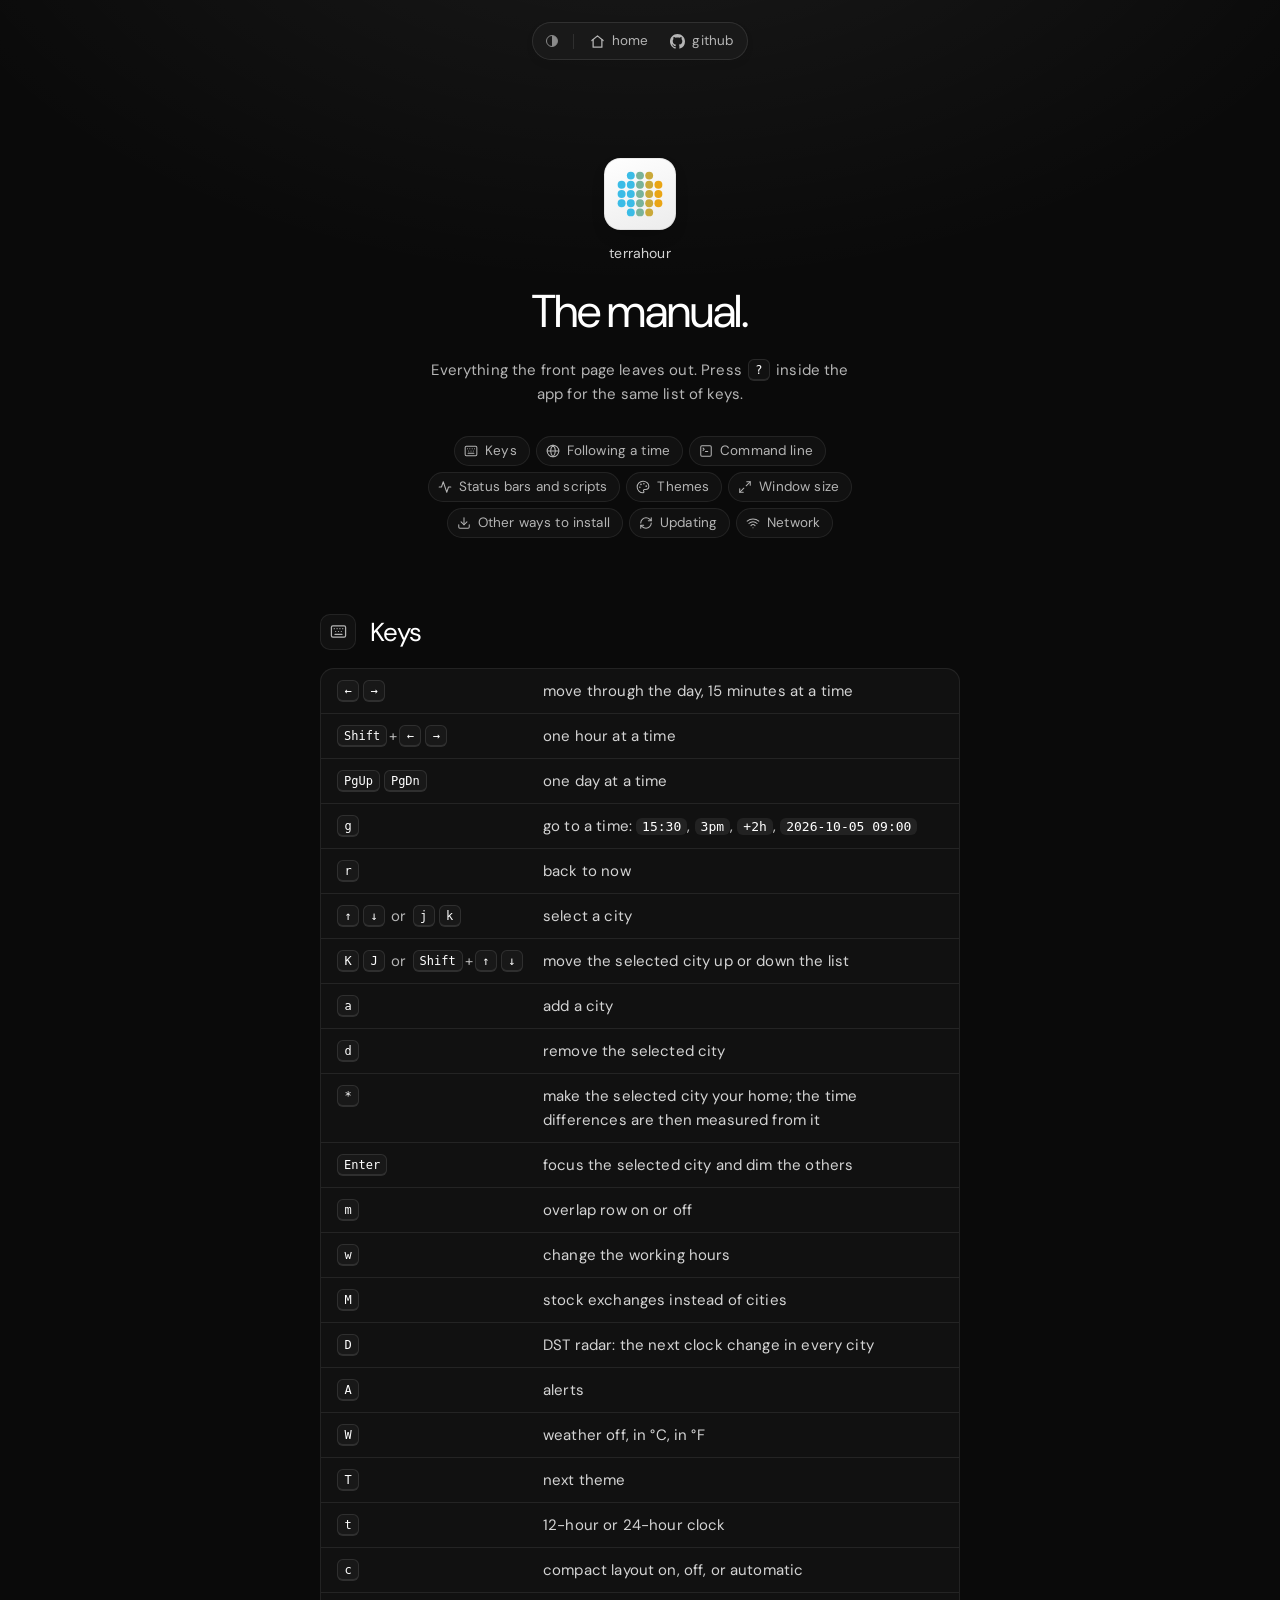
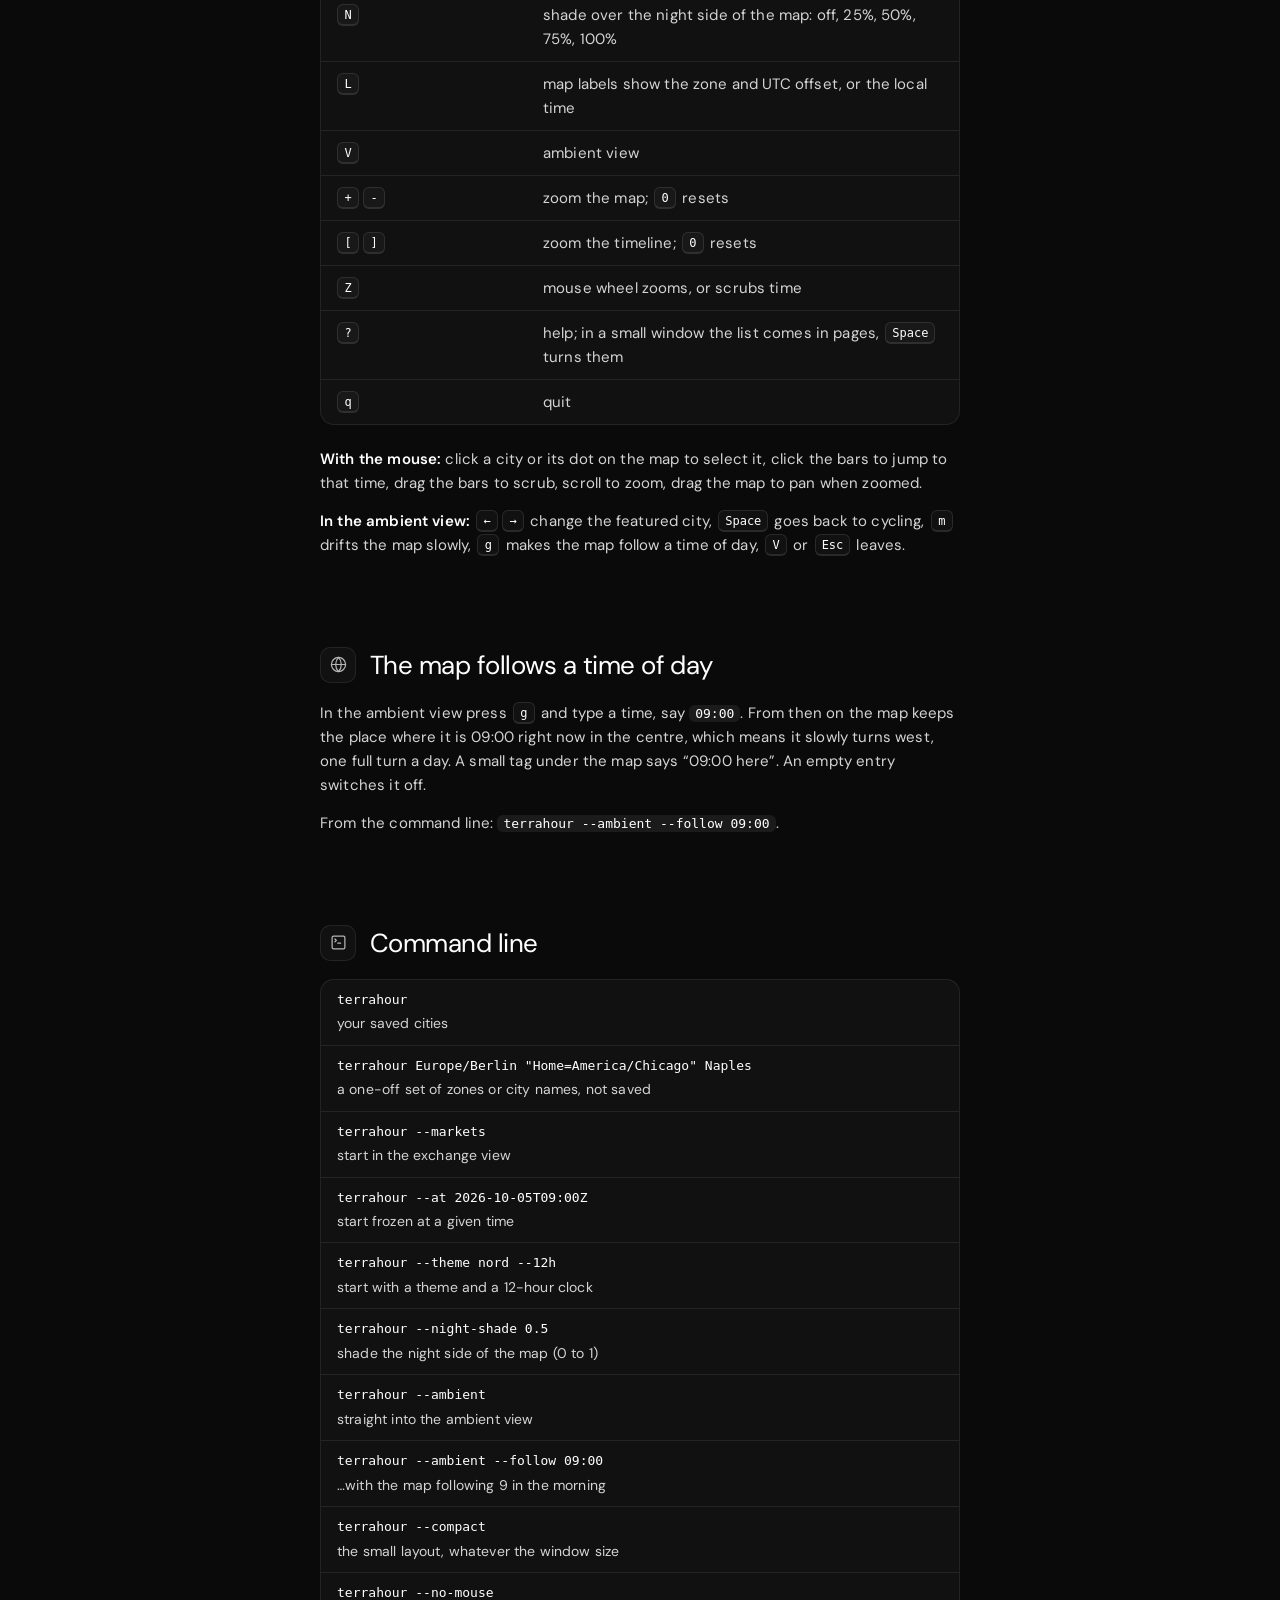
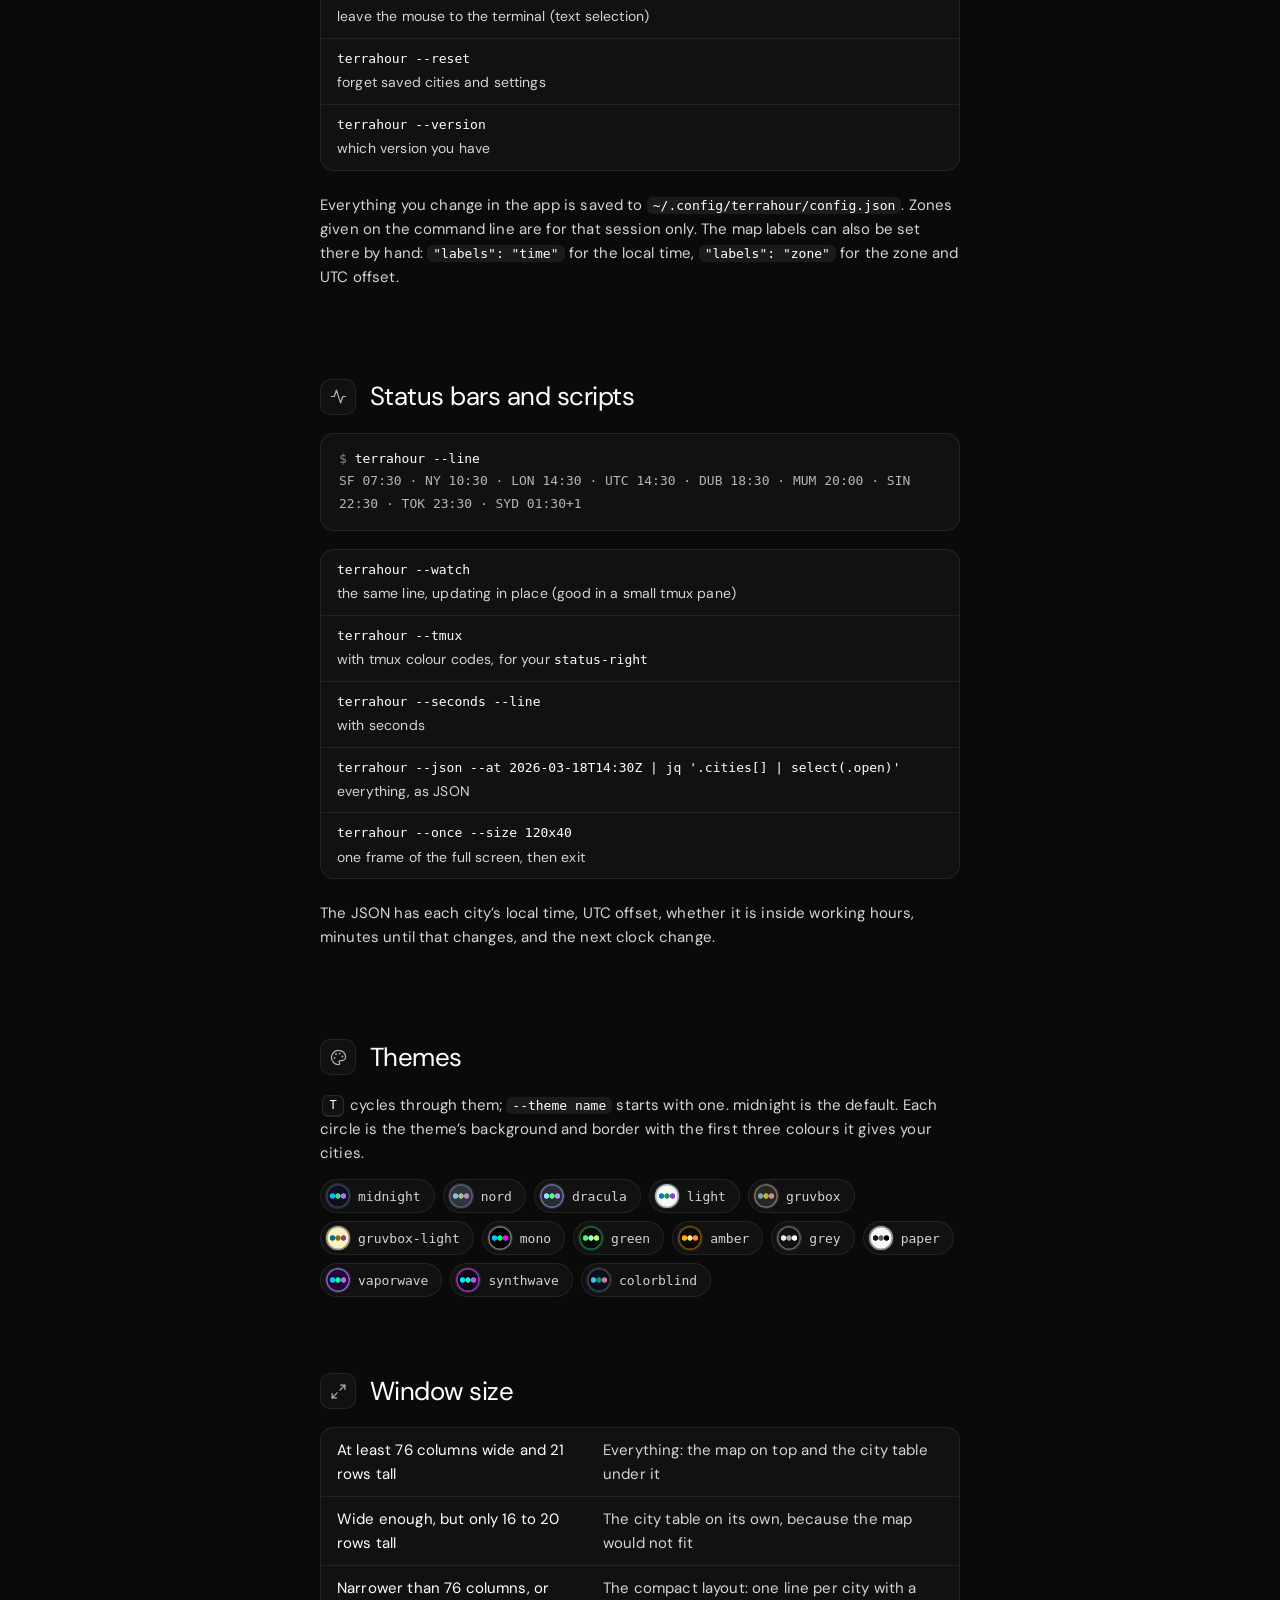
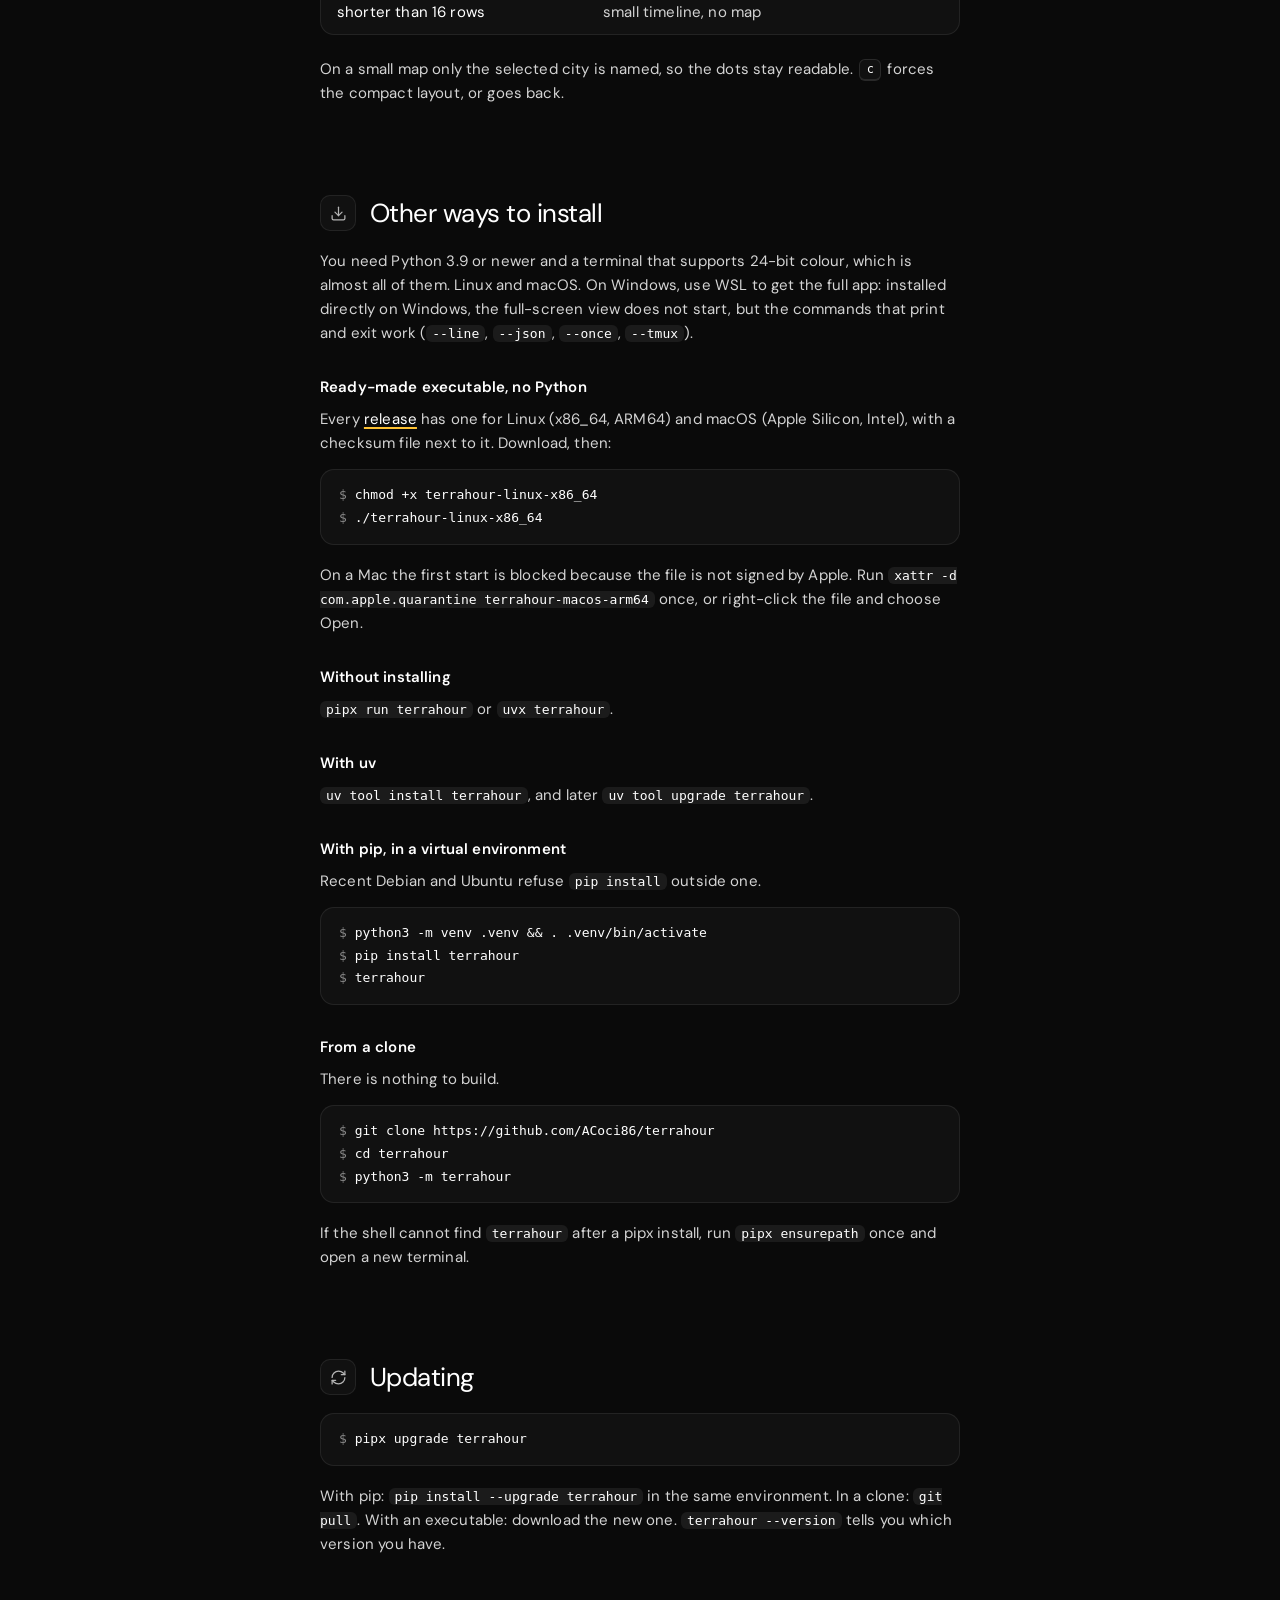
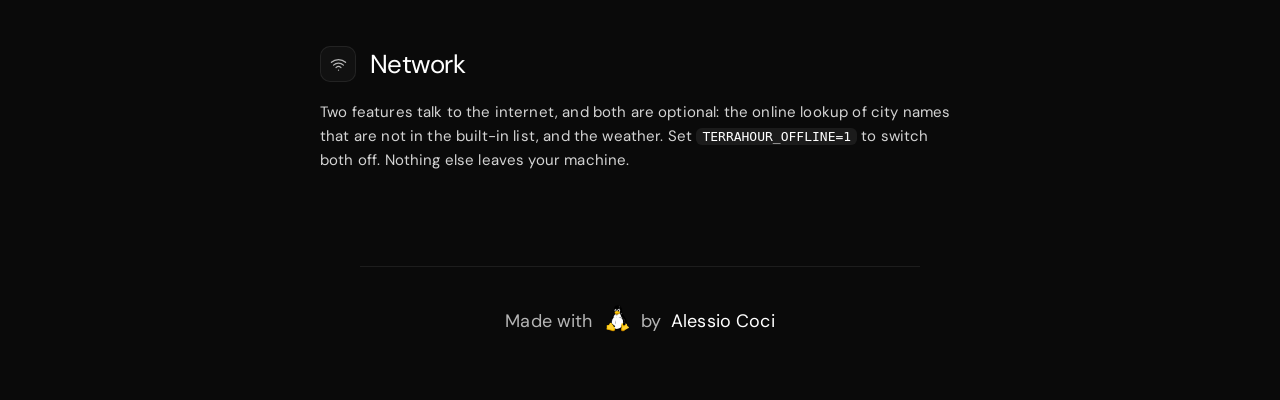
==== site/manual.html @ 82903b26 "Manual as a page on the website, in the style of acoci.dev" ====
<!doctype html>
<html lang="en" data-theme="dark">
<head>
<meta charset="utf-8">
<meta name="viewport" content="width=device-width, initial-scale=1">
<title>terrahour manual</title>
<meta name="description" content="Every key, every command-line option, status bars and scripts, themes, window sizes, other ways to install, and how to update terrahour.">
<link rel="icon" type="image/svg+xml" href="favicon.svg">
<link rel="icon" type="image/png" sizes="256x256" href="favicon.png">
<link rel="apple-touch-icon" href="favicon.png">
<!-- Before anything is drawn, so a visitor who chose the light page never sees a dark flash. -->
<script>try { var t = localStorage.getItem("theme"); if (t === "light" || t === "dark") document.documentElement.setAttribute("data-theme", t); } catch (e) {}</script>
<link rel="preconnect" href="https://fonts.googleapis.com">
<link rel="preconnect" href="https://fonts.gstatic.com" crossorigin>
<link href="https://fonts.googleapis.com/css2?family=DM+Sans:wght@300..600&display=swap" rel="stylesheet">
<link rel="stylesheet" href="style.css">
</head>
<body>
<!-- Line icons in the style of acoci.dev (Lucide shapes, ISC licence). -->
<svg class="sprite" aria-hidden="true"><defs>
  <symbol id="i-keys" viewBox="0 0 24 24"><rect width="20" height="16" x="2" y="4" rx="2"/><path d="M6 8h.01"/><path d="M10 8h.01"/><path d="M14 8h.01"/><path d="M18 8h.01"/><path d="M8 12h.01"/><path d="M12 12h.01"/><path d="M16 12h.01"/><path d="M7 16h10"/></symbol>
  <symbol id="i-follow" viewBox="0 0 24 24"><circle cx="12" cy="12" r="10"/><path d="M12 2a14.5 14.5 0 0 0 0 20 14.5 14.5 0 0 0 0-20"/><path d="M2 12h20"/></symbol>
  <symbol id="i-command-line" viewBox="0 0 24 24"><rect width="18" height="18" x="3" y="3" rx="2"/><path d="m7 11 2-2-2-2"/><path d="M11 13h4"/></symbol>
  <symbol id="i-scripts" viewBox="0 0 24 24"><path d="M22 12h-4l-3 9L9 3l-3 9H2"/></symbol>
  <symbol id="i-themes" viewBox="0 0 24 24"><path d="M12 2C6.5 2 2 6.5 2 12s4.5 10 10 10c.93 0 1.65-.75 1.65-1.69 0-.44-.18-.84-.44-1.12-.29-.29-.44-.65-.44-1.13a1.64 1.64 0 0 1 1.67-1.67h2c3.05 0 5.55-2.5 5.55-5.55C21.97 6.01 17.46 2 12 2z"/><circle cx="13.5" cy="6.5" r=".5" fill="currentColor"/><circle cx="17.5" cy="10.5" r=".5" fill="currentColor"/><circle cx="8.5" cy="7.5" r=".5" fill="currentColor"/><circle cx="6.5" cy="12.5" r=".5" fill="currentColor"/></symbol>
  <symbol id="i-window" viewBox="0 0 24 24"><path d="M15 3h6v6"/><path d="M9 21H3v-6"/><path d="M21 3l-7 7"/><path d="M3 21l7-7"/></symbol>
  <symbol id="i-install" viewBox="0 0 24 24"><path d="M21 15v4a2 2 0 0 1-2 2H5a2 2 0 0 1-2-2v-4"/><path d="m7 10 5 5 5-5"/><path d="M12 15V3"/></symbol>
  <symbol id="i-updating" viewBox="0 0 24 24"><path d="M3 12a9 9 0 0 1 9-9 9.75 9.75 0 0 1 6.74 2.74L21 8"/><path d="M21 3v5h-5"/><path d="M21 12a9 9 0 0 1-9 9 9.75 9.75 0 0 1-6.74-2.74L3 16"/><path d="M8 16H3v5"/></symbol>
  <symbol id="i-network" viewBox="0 0 24 24"><path d="M12 20h.01"/><path d="M2 8.82a15 15 0 0 1 20 0"/><path d="M5 12.86a10 10 0 0 1 14 0"/><path d="M8.5 16.43a5 5 0 0 1 7 0"/></symbol>
</defs></svg>
<div class="top">
  <div class="pill">
    <button class="pill-btn" id="theme" type="button" aria-label="Switch between light and dark mode" title="Light / dark"><span class="theme-dot" aria-hidden="true"></span></button>
    <span class="pill-sep" aria-hidden="true"></span>
    <a class="pill-link" href="./"><svg class="pill-icon" viewBox="0 0 24 24" fill="none" stroke="currentColor" stroke-width="2" stroke-linecap="round" stroke-linejoin="round" aria-hidden="true"><path d="M3 10.5 12 3l9 7.5"/><path d="M5 9v12h14V9"/></svg>home</a>
    <a class="pill-link" href="https://github.com/ACoci86/terrahour"><svg class="pill-icon" viewBox="0 0 16 16" fill="currentColor" aria-hidden="true"><path d="M8 0C3.58 0 0 3.58 0 8c0 3.54 2.29 6.53 5.47 7.59.4.07.55-.17.55-.38 0-.19-.01-.82-.01-1.49-2.01.37-2.53-.49-2.69-.94-.09-.23-.48-.94-.82-1.13-.28-.15-.68-.52-.01-.53.63-.01 1.08.58 1.23.82.72 1.21 1.87.87 2.33.66.07-.52.28-.87.51-1.07-1.78-.2-3.64-.89-3.64-3.95 0-.87.31-1.59.82-2.15-.08-.2-.36-1.02.08-2.12 0 0 .67-.21 2.2.82.64-.18 1.32-.27 2-.27s1.36.09 2 .27c1.53-1.04 2.2-.82 2.2-.82.44 1.1.16 1.92.08 2.12.51.56.82 1.27.82 2.15 0 3.07-1.87 3.75-3.65 3.95.29.25.54.73.54 1.48 0 1.07-.01 1.93-.01 2.2 0 .21.15.46.55.38A8.01 8.01 0 0 0 16 8c0-4.42-3.58-8-8-8z"/></svg>github</a>
  </div>
</div>

<main>
  <a class="hero-icon" href="./" aria-label="terrahour home"><img src="favicon.svg" alt="" width="46" height="46"></a>
  <p class="hero-name">terrahour</p>
  <h1 class="headline">The manual.</h1>
  <p class="hero-intro">Everything the front page leaves out. Press <kbd>?</kbd> inside the app for the same list of keys.</p>
  <nav class="toc" aria-label="Contents">
    <a href="#keys"><svg class="glyph"><use href="#i-keys"/></svg>Keys</a>
    <a href="#follow"><svg class="glyph"><use href="#i-follow"/></svg>Following a time</a>
    <a href="#command-line"><svg class="glyph"><use href="#i-command-line"/></svg>Command line</a>
    <a href="#scripts"><svg class="glyph"><use href="#i-scripts"/></svg>Status bars and scripts</a>
    <a href="#themes"><svg class="glyph"><use href="#i-themes"/></svg>Themes</a>
    <a href="#window"><svg class="glyph"><use href="#i-window"/></svg>Window size</a>
    <a href="#install"><svg class="glyph"><use href="#i-install"/></svg>Other ways to install</a>
    <a href="#updating"><svg class="glyph"><use href="#i-updating"/></svg>Updating</a>
    <a href="#network"><svg class="glyph"><use href="#i-network"/></svg>Network</a>
  </nav>
</main>

<article class="manual">

  <section id="keys">
    <h2><a class="tile" href="#keys" aria-hidden="true" tabindex="-1" style="--tile: linear-gradient(160deg, #b79bff, #7c5cf0); --glyph: #fff"><svg class="glyph"><use href="#i-keys"/></svg></a>Keys</h2>
    <div class="rows">
      <div><span class="k"><kbd>←</kbd><kbd>→</kbd></span><span>move through the day, 15 minutes at a time</span></div>
      <div><span class="k"><kbd>Shift</kbd>+<kbd>←</kbd><kbd>→</kbd></span><span>one hour at a time</span></div>
      <div><span class="k"><kbd>PgUp</kbd><kbd>PgDn</kbd></span><span>one day at a time</span></div>
      <div><span class="k"><kbd>g</kbd></span><span>go to a time: <code>15:30</code>, <code>3pm</code>, <code>+2h</code>, <code>2026-10-05 09:00</code></span></div>
      <div><span class="k"><kbd>r</kbd></span><span>back to now</span></div>
      <div><span class="k"><kbd>↑</kbd><kbd>↓</kbd> or <kbd>j</kbd><kbd>k</kbd></span><span>select a city</span></div>
      <div><span class="k"><kbd>K</kbd><kbd>J</kbd> or <kbd>Shift</kbd>+<kbd>↑</kbd><kbd>↓</kbd></span><span>move the selected city up or down the list</span></div>
      <div><span class="k"><kbd>a</kbd></span><span>add a city</span></div>
      <div><span class="k"><kbd>d</kbd></span><span>remove the selected city</span></div>
      <div><span class="k"><kbd>*</kbd></span><span>make the selected city your home; the time differences are then measured from it</span></div>
      <div><span class="k"><kbd>Enter</kbd></span><span>focus the selected city and dim the others</span></div>
      <div><span class="k"><kbd>m</kbd></span><span>overlap row on or off</span></div>
      <div><span class="k"><kbd>w</kbd></span><span>change the working hours</span></div>
      <div><span class="k"><kbd>M</kbd></span><span>stock exchanges instead of cities</span></div>
      <div><span class="k"><kbd>D</kbd></span><span>DST radar: the next clock change in every city</span></div>
      <div><span class="k"><kbd>A</kbd></span><span>alerts</span></div>
      <div><span class="k"><kbd>W</kbd></span><span>weather off, in °C, in °F</span></div>
      <div><span class="k"><kbd>T</kbd></span><span>next theme</span></div>
      <div><span class="k"><kbd>t</kbd></span><span>12-hour or 24-hour clock</span></div>
      <div><span class="k"><kbd>c</kbd></span><span>compact layout on, off, or automatic</span></div>
      <div><span class="k"><kbd>N</kbd></span><span>shade over the night side of the map: off, 25%, 50%, 75%, 100%</span></div>
      <div><span class="k"><kbd>L</kbd></span><span>map labels show the zone and UTC offset, or the local time</span></div>
      <div><span class="k"><kbd>V</kbd></span><span>ambient view</span></div>
      <div><span class="k"><kbd>+</kbd><kbd>-</kbd></span><span>zoom the map; <kbd>0</kbd> resets</span></div>
      <div><span class="k"><kbd>[</kbd><kbd>]</kbd></span><span>zoom the timeline; <kbd>0</kbd> resets</span></div>
      <div><span class="k"><kbd>Z</kbd></span><span>mouse wheel zooms, or scrubs time</span></div>
      <div><span class="k"><kbd>?</kbd></span><span>help; in a small window the list comes in pages, <kbd>Space</kbd> turns them</span></div>
      <div><span class="k"><kbd>q</kbd></span><span>quit</span></div>
    </div>
    <p><strong>With the mouse:</strong> click a city or its dot on the map to select it, click the bars to jump to
      that time, drag the bars to scrub, scroll to zoom, drag the map to pan when zoomed.</p>
    <p><strong>In the ambient view:</strong> <kbd>←</kbd><kbd>→</kbd> change the featured city, <kbd>Space</kbd> goes back
      to cycling, <kbd>m</kbd> drifts the map slowly, <kbd>g</kbd> makes the map follow a time of day,
      <kbd>V</kbd> or <kbd>Esc</kbd> leaves.</p>
  </section>

  <section id="follow">
    <h2><a class="tile" href="#follow" aria-hidden="true" tabindex="-1" style="--tile: linear-gradient(160deg, #62b0ff, #2f7cf6); --glyph: #fff"><svg class="glyph"><use href="#i-follow"/></svg></a>The map follows a time of day</h2>
    <p>In the ambient view press <kbd>g</kbd> and type a time, say <code>09:00</code>. From then on the map keeps the
      place where it is 09:00 right now in the centre, which means it slowly turns west, one full turn a day.
      A small tag under the map says “09:00 here”. An empty entry switches it off.</p>
    <p>From the command line: <code>terrahour --ambient --follow 09:00</code>.</p>
  </section>

  <section id="command-line">
    <h2><a class="tile" href="#command-line" aria-hidden="true" tabindex="-1" style="--tile: linear-gradient(160deg, #5a5a5a, #1f1f1f); --glyph: #fff"><svg class="glyph"><use href="#i-command-line"/></svg></a>Command line</h2>
    <div class="rows opts">
      <div><code>terrahour</code><span>your saved cities</span></div>
      <div><code>terrahour Europe/Berlin "Home=America/Chicago" Naples</code><span>a one-off set of zones or city names, not saved</span></div>
      <div><code>terrahour --markets</code><span>start in the exchange view</span></div>
      <div><code>terrahour --at 2026-10-05T09:00Z</code><span>start frozen at a given time</span></div>
      <div><code>terrahour --theme nord --12h</code><span>start with a theme and a 12-hour clock</span></div>
      <div><code>terrahour --night-shade 0.5</code><span>shade the night side of the map (0 to 1)</span></div>
      <div><code>terrahour --ambient</code><span>straight into the ambient view</span></div>
      <div><code>terrahour --ambient --follow 09:00</code><span>…with the map following 9 in the morning</span></div>
      <div><code>terrahour --compact</code><span>the small layout, whatever the window size</span></div>
      <div><code>terrahour --no-mouse</code><span>leave the mouse to the terminal (text selection)</span></div>
      <div><code>terrahour --reset</code><span>forget saved cities and settings</span></div>
      <div><code>terrahour --version</code><span>which version you have</span></div>
    </div>
    <p>Everything you change in the app is saved to <code>~/.config/terrahour/config.json</code>. Zones given on the
      command line are for that session only. The map labels can also be set there by hand:
      <code>"labels": "time"</code> for the local time, <code>"labels": "zone"</code> for the zone and UTC offset.</p>
  </section>

  <section id="scripts">
    <h2><a class="tile" href="#scripts" aria-hidden="true" tabindex="-1" style="--tile: linear-gradient(160deg, #7ee2a8, #24a862); --glyph: #fff"><svg class="glyph"><use href="#i-scripts"/></svg></a>Status bars and scripts</h2>
<pre class="term"><span class="p">$ </span>terrahour --line
<span class="o">SF 07:30 · NY 10:30 · LON 14:30 · UTC 14:30 · DUB 18:30 · MUM 20:00 · SIN 22:30 · TOK 23:30 · SYD 01:30+1</span></pre>
    <div class="rows opts">
      <div><code>terrahour --watch</code><span>the same line, updating in place (good in a small tmux pane)</span></div>
      <div><code>terrahour --tmux</code><span>with tmux colour codes, for your <code>status-right</code></span></div>
      <div><code>terrahour --seconds --line</code><span>with seconds</span></div>
      <div><code>terrahour --json --at 2026-03-18T14:30Z | jq '.cities[] | select(.open)'</code><span>everything, as JSON</span></div>
      <div><code>terrahour --once --size 120x40</code><span>one frame of the full screen, then exit</span></div>
    </div>
    <p>The JSON has each city’s local time, UTC offset, whether it is inside working hours, minutes until that
      changes, and the next clock change.</p>
  </section>

  <section id="themes">
    <h2><a class="tile" href="#themes" aria-hidden="true" tabindex="-1" style="--tile: linear-gradient(160deg, #ff93bb, #e0447e); --glyph: #fff"><svg class="glyph"><use href="#i-themes"/></svg></a>Themes</h2>
    <p><kbd>T</kbd> cycles through them; <code>--theme name</code> starts with one. midnight is the default. Each circle is the theme’s background and border with the first three colours it gives your cities.</p>
    <ul class="themes">
      <li style="--bg-t: #0b0f1a; --ring: #343c56; --c1: #00beff; --c2: #3cdc8c; --c3: #aa6eff">midnight</li>
      <li style="--bg-t: #2e3440; --ring: #566074; --c1: #88c0d0; --c2: #a3be8c; --c3: #b48ead">nord</li>
      <li style="--bg-t: #282a36; --ring: #6272a4; --c1: #8be9fd; --c2: #50fa7b; --c3: #bd93f9">dracula</li>
      <li style="--bg-t: #f8f8f4; --ring: #a8b0c6; --c1: #0082be; --c2: #14965a; --c3: #8246dc">light</li>
      <li style="--bg-t: #282828; --ring: #7c6f64; --c1: #83a598; --c2: #b8bb26; --c3: #d3869b">gruvbox</li>
      <li style="--bg-t: #fbf1c7; --ring: #a89984; --c1: #076678; --c2: #79740e; --c3: #8f3f71">gruvbox-light</li>
      <li style="--bg-t: #000000; --ring: #787878; --c1: #00c8ff; --c2: #00ff78; --c3: #ff00ff">mono</li>
      <li style="--bg-t: #020c04; --ring: #1e6e2d; --c1: #3cff64; --c2: #aaffd2; --c3: #b4ff5a">green</li>
      <li style="--bg-t: #0e0900; --ring: #785000; --c1: #ffb000; --c2: #ffe18c; --c3: #ff8c28">amber</li>
      <li style="--bg-t: #101010; --ring: #646464; --c1: #ebebeb; --c2: #a5a5a5; --c3: #ffffff">grey</li>
      <li style="--bg-t: #fafafa; --ring: #969696; --c1: #141414; --c2: #5f5f5f; --c3: #000000">paper</li>
      <li style="--bg-t: #1c0a32; --ring: #965ad2; --c1: #01cdfe; --c2: #05ffa1; --c3: #b967ff">vaporwave</li>
      <li style="--bg-t: #0e0618; --ring: #a032be; --c1: #00e6ff; --c2: #00ffb4; --c3: #c850ff">synthwave</li>
      <li style="--bg-t: #0b0f1a; --ring: #343c56; --c1: #56b4e9; --c2: #009e73; --c3: #cc79a7">colorblind</li>
    </ul>
  </section>

  <section id="window">
    <h2><a class="tile" href="#window" aria-hidden="true" tabindex="-1" style="--tile: linear-gradient(160deg, #6fe0de, #1d9fae); --glyph: #fff"><svg class="glyph"><use href="#i-window"/></svg></a>Window size</h2>
    <div class="rows wide">
      <div><span class="k">At least 76 columns wide and 21 rows tall</span><span>Everything: the map on top and the city table under it</span></div>
      <div><span class="k">Wide enough, but only 16 to 20 rows tall</span><span>The city table on its own, because the map would not fit</span></div>
      <div><span class="k">Narrower than 76 columns, or shorter than 16 rows</span><span>The compact layout: one line per city with a small timeline, no map</span></div>
    </div>
    <p>On a small map only the selected city is named, so the dots stay readable. <kbd>c</kbd> forces the compact
      layout, or goes back.</p>
  </section>

  <section id="install">
    <h2><a class="tile" href="#install" aria-hidden="true" tabindex="-1" style="--tile: linear-gradient(160deg, #ffb27a, #f0712a); --glyph: #fff"><svg class="glyph"><use href="#i-install"/></svg></a>Other ways to install</h2>
    <p>You need Python 3.9 or newer and a terminal that supports 24-bit colour, which is almost all of them.
      Linux and macOS. On Windows, use WSL to get the full app: installed directly on Windows, the full-screen view
      does not start, but the commands that print and exit work (<code>--line</code>, <code>--json</code>,
      <code>--once</code>, <code>--tmux</code>).</p>

    <h3>Ready-made executable, no Python</h3>
    <p>Every <a href="https://github.com/ACoci86/terrahour/releases">release</a> has one for Linux (x86_64, ARM64)
      and macOS (Apple Silicon, Intel), with a checksum file next to it. Download, then:</p>
<pre class="term"><span class="p">$ </span>chmod +x terrahour-linux-x86_64
<span class="p">$ </span>./terrahour-linux-x86_64</pre>
    <p>On a Mac the first start is blocked because the file is not signed by Apple. Run
      <code>xattr -d com.apple.quarantine terrahour-macos-arm64</code> once, or right-click the file and choose Open.</p>

    <h3>Without installing</h3>
    <p><code>pipx run terrahour</code> or <code>uvx terrahour</code>.</p>

    <h3>With uv</h3>
    <p><code>uv tool install terrahour</code>, and later <code>uv tool upgrade terrahour</code>.</p>

    <h3>With pip, in a virtual environment</h3>
    <p>Recent Debian and Ubuntu refuse <code>pip install</code> outside one.</p>
<pre class="term"><span class="p">$ </span>python3 -m venv .venv &amp;&amp; . .venv/bin/activate
<span class="p">$ </span>pip install terrahour
<span class="p">$ </span>terrahour</pre>

    <h3>From a clone</h3>
    <p>There is nothing to build.</p>
<pre class="term"><span class="p">$ </span>git clone https://github.com/ACoci86/terrahour
<span class="p">$ </span>cd terrahour
<span class="p">$ </span>python3 -m terrahour</pre>
    <p>If the shell cannot find <code>terrahour</code> after a pipx install, run <code>pipx ensurepath</code> once and
      open a new terminal.</p>
  </section>

  <section id="updating">
    <h2><a class="tile" href="#updating" aria-hidden="true" tabindex="-1" style="--tile: linear-gradient(160deg, #ffe07a, #fec132); --glyph: #4a3500"><svg class="glyph"><use href="#i-updating"/></svg></a>Updating</h2>
<pre class="term"><span class="p">$ </span>pipx upgrade terrahour</pre>
    <p>With pip: <code>pip install --upgrade terrahour</code> in the same environment. In a clone:
      <code>git pull</code>. With an executable: download the new one. <code>terrahour --version</code> tells you
      which version you have.</p>
  </section>

  <section id="network">
    <h2><a class="tile" href="#network" aria-hidden="true" tabindex="-1" style="--tile: linear-gradient(160deg, #9aa2ff, #5058e6); --glyph: #fff"><svg class="glyph"><use href="#i-network"/></svg></a>Network</h2>
    <p>Two features talk to the internet, and both are optional: the online lookup of city names that are not in
      the built-in list, and the weather. Set <code>TERRAHOUR_OFFLINE=1</code> to switch both off. Nothing else
      leaves your machine.</p>
  </section>

</article>

<footer class="footer">
  <div class="footer-rule" aria-hidden="true"></div>
  <p class="made">Made with <!-- Tux by Larry Ewing, made with The GIMP; drawing from Devicon (MIT). --><img class="tux" src="tux.png" width="28" height="28" alt="Linux" title="Linux"> by <a href="https://acoci.dev/">Alessio Coci</a></p>
</footer>

<script src="script.js"></script>
</body>
</html>
---- site/style.css ----
/* Same colours, type and parts as acoci.dev, so the two sites read as one family. Dark unless the visitor switches. */
:root {
  color-scheme: dark;
  --ease-out: cubic-bezier(.22, 1, .36, 1);
  --bg: #0a0a0a;
  --ink: #fff;
  --text: #d4d4d4;
  --muted: #b5b5b5;
  --faint: #8a8a8a;
  --line: #ffffff14;
  --card: #ffffff08;
  --card-hover: #ffffff0d;
  --highlight: #fec132;
  --on-highlight: #171717;
  --pill-bg: #1c1c1cb8;
  --pill-line: #ffffff1a;
  --top-glow: #ffffff12;
  --font-sans: "DM Sans", system-ui, -apple-system, "Segoe UI", sans-serif;
  --font-mono: ui-monospace, "SF Mono", Menlo, Consolas, "DejaVu Sans Mono", monospace;
  --column: 600px;
}
:root[data-theme=light] {
  color-scheme: light;
  --bg: #efefef;
  --ink: #171717;
  --text: #404040;
  --muted: #5e5e5e;
  --faint: #666;
  --line: #00000014;
  --card: #00000006;
  --card-hover: #0000000b;
  --pill-bg: #ffffffb8;
  --pill-line: #00000017;
  --top-glow: #fff;
}

*, :before, :after { box-sizing: border-box; }
html { background: var(--bg); -webkit-text-size-adjust: 100%; }
body { margin: 0; color: var(--ink); background: radial-gradient(1100px 640px at 50% -160px, var(--top-glow), transparent 70%) no-repeat, var(--bg);
       font: 400 15px/1.6 var(--font-sans); letter-spacing: .01em; -webkit-font-smoothing: antialiased; -moz-osx-font-smoothing: grayscale; }
a { color: inherit; }
h1, p, figure { margin: 0; }
img { display: block; }
::selection { background: color-mix(in srgb, var(--highlight) 35%, transparent); }
:focus-visible { outline: 2px solid var(--highlight); outline-offset: 3px; border-radius: 4px; }
.visually-hidden { position: absolute; width: 1px; height: 1px; overflow: hidden; clip-path: inset(50%); white-space: nowrap; }

/* The little pill at the top: light or dark, and the two places to read more. */
.top { position: sticky; top: 0; z-index: 40; display: flex; justify-content: center; padding: 22px 16px 10px; pointer-events: none; }
.pill { pointer-events: auto; display: flex; align-items: center; gap: 2px; height: 38px; padding: 0 4px; border: 1px solid var(--pill-line);
        border-radius: 999px; background: var(--pill-bg); backdrop-filter: blur(10px); box-shadow: 0 4px 14px -8px #00000040; font-size: 13.5px; line-height: 1; }
.pill-btn { flex: none; display: grid; place-items: center; width: 30px; height: 30px; padding: 0; border: 0; border-radius: 999px;
            background: none; color: inherit; cursor: pointer; transition: background .2s; }
.pill-btn:hover { background: color-mix(in srgb, var(--ink) 8%, transparent); }
.theme-dot { width: 12px; height: 12px; border: 1px solid var(--faint); border-radius: 50%;
             background: linear-gradient(90deg, var(--faint) 50%, transparent 50%); transition: transform .4s var(--ease-out); }
[data-theme=dark] .theme-dot { transform: rotate(180deg); }
.pill-sep { width: 1px; height: 15px; margin: 0 4px; background: var(--pill-line); }
.pill-link { display: flex; align-items: center; gap: 7px; height: 30px; padding: 0 10px; border-radius: 999px; color: var(--muted);
             text-decoration: none; transition: color .2s, background .2s; }
.pill-link:hover { color: var(--ink); background: color-mix(in srgb, var(--ink) 8%, transparent); }
.pill-icon { flex: none; width: 15px; height: 15px; }

main { display: flex; flex-direction: column; align-items: center; max-width: var(--column); margin: 0 auto; padding: 88px 20px 0; text-align: center; }
.hero-icon { display: grid; place-items: center; width: 72px; height: 72px; margin-bottom: 12px; border-radius: 23%;
             background: linear-gradient(160deg, #fff, #ececec); box-shadow: inset 0 0 0 1px #00000012, 0 8px 20px -10px #00000073; }
.hero-icon img { width: 64%; height: 64%; }
.hero-name { margin-bottom: 22px; font-size: 14px; color: var(--text); }
.headline { font-size: 46px; font-weight: 400; line-height: 1.12; letter-spacing: -.025em; }
.hero-intro { max-width: 440px; margin-top: 20px; color: var(--muted); }

/* The command to install it; the yellow button copies it. */
.install { display: inline-flex; align-items: center; gap: 10px; max-width: 100%; height: 42px; margin-top: 30px; padding: 0 8px 0 17px;
           border: 1px solid var(--line); border-radius: 999px; background: var(--card); font: 14px/1 var(--font-mono); letter-spacing: 0;
           transition: background .2s; }
.install:hover { background: var(--card-hover); }
.install .prompt { color: var(--faint); user-select: none; }
.install code { font: inherit; white-space: nowrap; cursor: pointer; }
.chip { flex: none; display: grid; place-items: center; width: 26px; height: 26px; margin-left: 4px; padding: 0; border: 0; border-radius: 50%;
        background: var(--highlight); color: var(--on-highlight); cursor: pointer; transition: transform .2s; }
.chip:hover { transform: scale(1.1); }
.chip svg { grid-area: 1 / 1; width: 13px; height: 13px; fill: none; stroke: currentColor; stroke-width: 2.4; stroke-linecap: round;
            stroke-linejoin: round; transition: opacity .2s, transform .35s var(--ease-out); }
.chip .i-done, .install.done .i-copy { opacity: 0; transform: scale(.4); }
.install.done .i-done { opacity: 1; transform: none; }

/* The picture, in the same quiet window acoci.dev puts its screenshots in. */
.shot { max-width: 966px; margin: 64px auto 0; padding: 0 20px; }
.window { overflow: hidden; border: 1px solid var(--line); border-radius: 14px; background: var(--card); box-shadow: 0 30px 60px -30px #00000059; }
.window-bar { position: relative; display: flex; align-items: center; gap: 6px; height: 34px; padding: 0 12px; border-bottom: 1px solid var(--line); }
.window-bar i { width: 10px; height: 10px; border-radius: 50%; background: color-mix(in srgb, var(--ink) 18%, transparent); }
.window-title { position: absolute; left: 50%; translate: -50%; width: min(320px, 100% - 128px); padding: 3px 10px; border-radius: 7px;
                background: color-mix(in srgb, var(--ink) 6%, transparent); color: var(--muted); font: 11px/1.6 var(--font-mono); letter-spacing: 0;
                text-align: center; white-space: nowrap; overflow: hidden; text-overflow: ellipsis; }
.window img { width: 100%; height: auto; }

.footer { max-width: var(--column); margin: 0 auto; padding: 80px 20px 64px; }
.footer-rule { height: 1px; margin-bottom: 40px; background: var(--line); }
.made { display: flex; justify-content: center; align-items: center; gap: 10px; color: var(--muted); font-size: 18px; }
.tux { flex: none; width: 28px; height: 28px; margin-top: -4px; }
.made a { position: relative; color: var(--ink); text-decoration: none; }
.made a::after { content: ""; position: absolute; left: 0; right: 0; bottom: -3px; height: 1.5px; border-radius: 1px; background: var(--highlight);
                 transform: scaleX(0); transform-origin: 0; transition: transform .5s cubic-bezier(.65, 0, .35, 1); }
.made a:hover::after, .made a:focus-visible::after { transform: none; }

/* The manual: the same column, a row of pills to jump around, and quiet cards for keys and commands. */
.hero-icon { text-decoration: none; }
kbd { display: inline-grid; place-items: center; min-width: 22px; height: 22px; margin: 0 2px; padding: 0 6px; border: 1px solid var(--pill-line);
      border-bottom-width: 2px; border-radius: 6px; background: var(--card); color: var(--ink); font: 12px/1 var(--font-mono); letter-spacing: 0;
      vertical-align: 1px; white-space: nowrap; }
.toc { display: flex; flex-wrap: wrap; justify-content: center; gap: 6px; max-width: 560px; margin-top: 30px; }
.toc a { display: flex; align-items: center; gap: 7px; height: 30px; padding: 0 12px 0 9px; border: 1px solid var(--line); border-radius: 999px; background: var(--card);
         color: var(--muted); font-size: 13.5px; text-decoration: none; transition: color .2s, background .2s; }
.toc a:hover { color: var(--ink); background: var(--card-hover); }

.manual { max-width: 680px; margin: 0 auto; padding: 0 20px; }
.manual section { padding-top: 76px; scroll-margin-top: 50px; }
.manual h2 { display: flex; align-items: baseline; gap: 14px; margin: 0 0 18px; font-size: 26px; font-weight: 400; line-height: 1.25; letter-spacing: -.02em; }
.manual h2 { align-items: center; }
.sprite { position: absolute; width: 0; height: 0; overflow: hidden; }
.glyph { flex: none; width: 15px; height: 15px; fill: none; stroke: currentColor; stroke-width: 1.75; stroke-linecap: round; stroke-linejoin: round; }
.toc .glyph { width: 14px; height: 14px; }

/* The tiles of acoci.dev: quiet at rest, their own colour when you point at them. */
.tile { position: relative; flex: none; display: grid; place-items: center; width: 36px; height: 36px; border: 1px solid var(--line); border-radius: 10px;
        background: var(--card); color: var(--muted); transition: color .2s, border-color .2s, box-shadow .2s, transform .2s; }
.tile::before { content: ""; position: absolute; inset: -1px; border-radius: inherit; background: var(--tile); opacity: 0; transition: opacity .2s;
                box-shadow: inset 0 0 0 1px #0000000f, inset 0 1px #ffffff59; }
.tile .glyph { position: relative; width: 17px; height: 17px; }
.tile:hover, .tile:focus-visible, .manual section:target .tile { color: var(--glyph); border-color: transparent; transform: translateY(-2px); box-shadow: 0 3px 6px -3px #00000059; }
.tile:hover::before, .tile:focus-visible::before, .manual section:target .tile::before { opacity: 1; }
.tile:hover .glyph { stroke-width: 2; }
.manual h3 { margin: 30px 0 8px; font-size: 15px; font-weight: 600; }
.manual p { margin: 0 0 14px; color: var(--text); }
.manual p strong { color: var(--ink); font-weight: 600; }
.manual p a { color: var(--ink); text-decoration: underline 1.5px var(--highlight); text-underline-offset: 3px; }
.manual code { padding: 1px 6px; border-radius: 6px; background: color-mix(in srgb, var(--ink) 7%, transparent); color: var(--ink);
               font: 13px/1.5 var(--font-mono); letter-spacing: 0; overflow-wrap: anywhere; }

/* Two columns that become one on a phone: a key and what it does, a command and what it is for. */
.rows { margin: 0 0 22px; border: 1px solid var(--line); border-radius: 14px; background: var(--card); overflow: hidden; }
.rows > div { display: grid; grid-template-columns: 190px 1fr; gap: 16px; align-items: baseline; padding: 10px 16px; transition: background .2s; }
.rows > div + div { border-top: 1px solid var(--line); }
.rows > div:hover { background: var(--card-hover); }
.rows > div > :last-child { color: var(--text); }
.rows .k { color: var(--muted); white-space: nowrap; }
.rows .k kbd:first-child { margin-left: 0; }
.rows.wide > div { grid-template-columns: 250px 1fr; }
.rows.wide .k { color: var(--ink); white-space: normal; }
.opts > div { grid-template-columns: 1fr; gap: 3px; }
.opts code { justify-self: start; padding: 0; background: none; }
.opts > div > span { color: var(--muted); font-size: 14px; }

.term { margin: 0 0 18px; padding: 14px 18px; border: 1px solid var(--line); border-radius: 14px; background: var(--card); color: var(--ink);
        font: 13px/1.75 var(--font-mono); letter-spacing: 0; white-space: pre-wrap; overflow-wrap: anywhere; }
.term .p { color: var(--faint); user-select: none; }
.term .o { color: var(--muted); }

.themes { display: flex; flex-wrap: wrap; gap: 8px; margin: 0; padding: 0; list-style: none; }
.themes li { display: flex; align-items: center; gap: 8px; height: 34px; padding: 0 13px 0 5px; border: 1px solid var(--line); border-radius: 999px;
             background: var(--card); color: var(--text); font: 13px/1 var(--font-mono); letter-spacing: 0; }
/* A tiny piece of the app: the theme's background and border, with three city dots in its first three colours. */
.themes li::before { content: ""; flex: none; width: 24px; height: 24px; border-radius: 50%;
                     box-shadow: inset 0 0 0 1.5px var(--ring), 0 0 0 1px var(--pill-line);
                     background: radial-gradient(circle at 6.5px 50%, var(--c1) 2.4px, transparent 3px),
                                 radial-gradient(circle at 12px 50%, var(--c2) 2.4px, transparent 3px),
                                 radial-gradient(circle at 17.5px 50%, var(--c3) 2.4px, transparent 3px), var(--bg-t); }

/* Everything arrives one after the other, a touch late and from just below. */
@keyframes row-in { from { opacity: 0; transform: translateY(4px); } }
@media (prefers-reduced-motion: no-preference) {
  main > *, .shot, .manual, .footer { animation: .5s ease-out backwards row-in; animation-delay: calc(var(--k, 0) * 80ms); }
  main > :nth-child(2) { --k: 1; }
  main > :nth-child(3) { --k: 2; }
  main > :nth-child(4) { --k: 3; }
  main > :nth-child(5) { --k: 4; }
  .shot, .manual { --k: 6; }
  .footer { --k: 8; }
}

/* Switching light and dark: the new page grows out of the button as a circle. */
:root.theme-switching::view-transition-old(root) { animation: none; }
:root.theme-switching::view-transition-new(root) { animation: 1.2s cubic-bezier(.65, 0, .35, 1) grow; }
@keyframes grow {
  from { clip-path: circle(0 at var(--grow-x, 50%) var(--grow-y, 30px)); }
  to { clip-path: circle(150vmax at var(--grow-x, 50%) var(--grow-y, 30px)); }
}

@media (width <= 560px) {
  main { padding-top: 56px; }
  .headline { font-size: 28px; }
  .install { font-size: 13px; }
  .shot { margin-top: 48px; }
  .window { border-radius: 12px; }
  .window-bar { height: 28px; }
  .window-bar i { width: 8px; height: 8px; }
  .footer { padding-top: 64px; }
  .made { font-size: 17px; }
  .rows > div, .rows.wide > div { grid-template-columns: 1fr; gap: 4px; }
  .manual section { padding-top: 60px; }
  .manual h2 { font-size: 22px; }
}
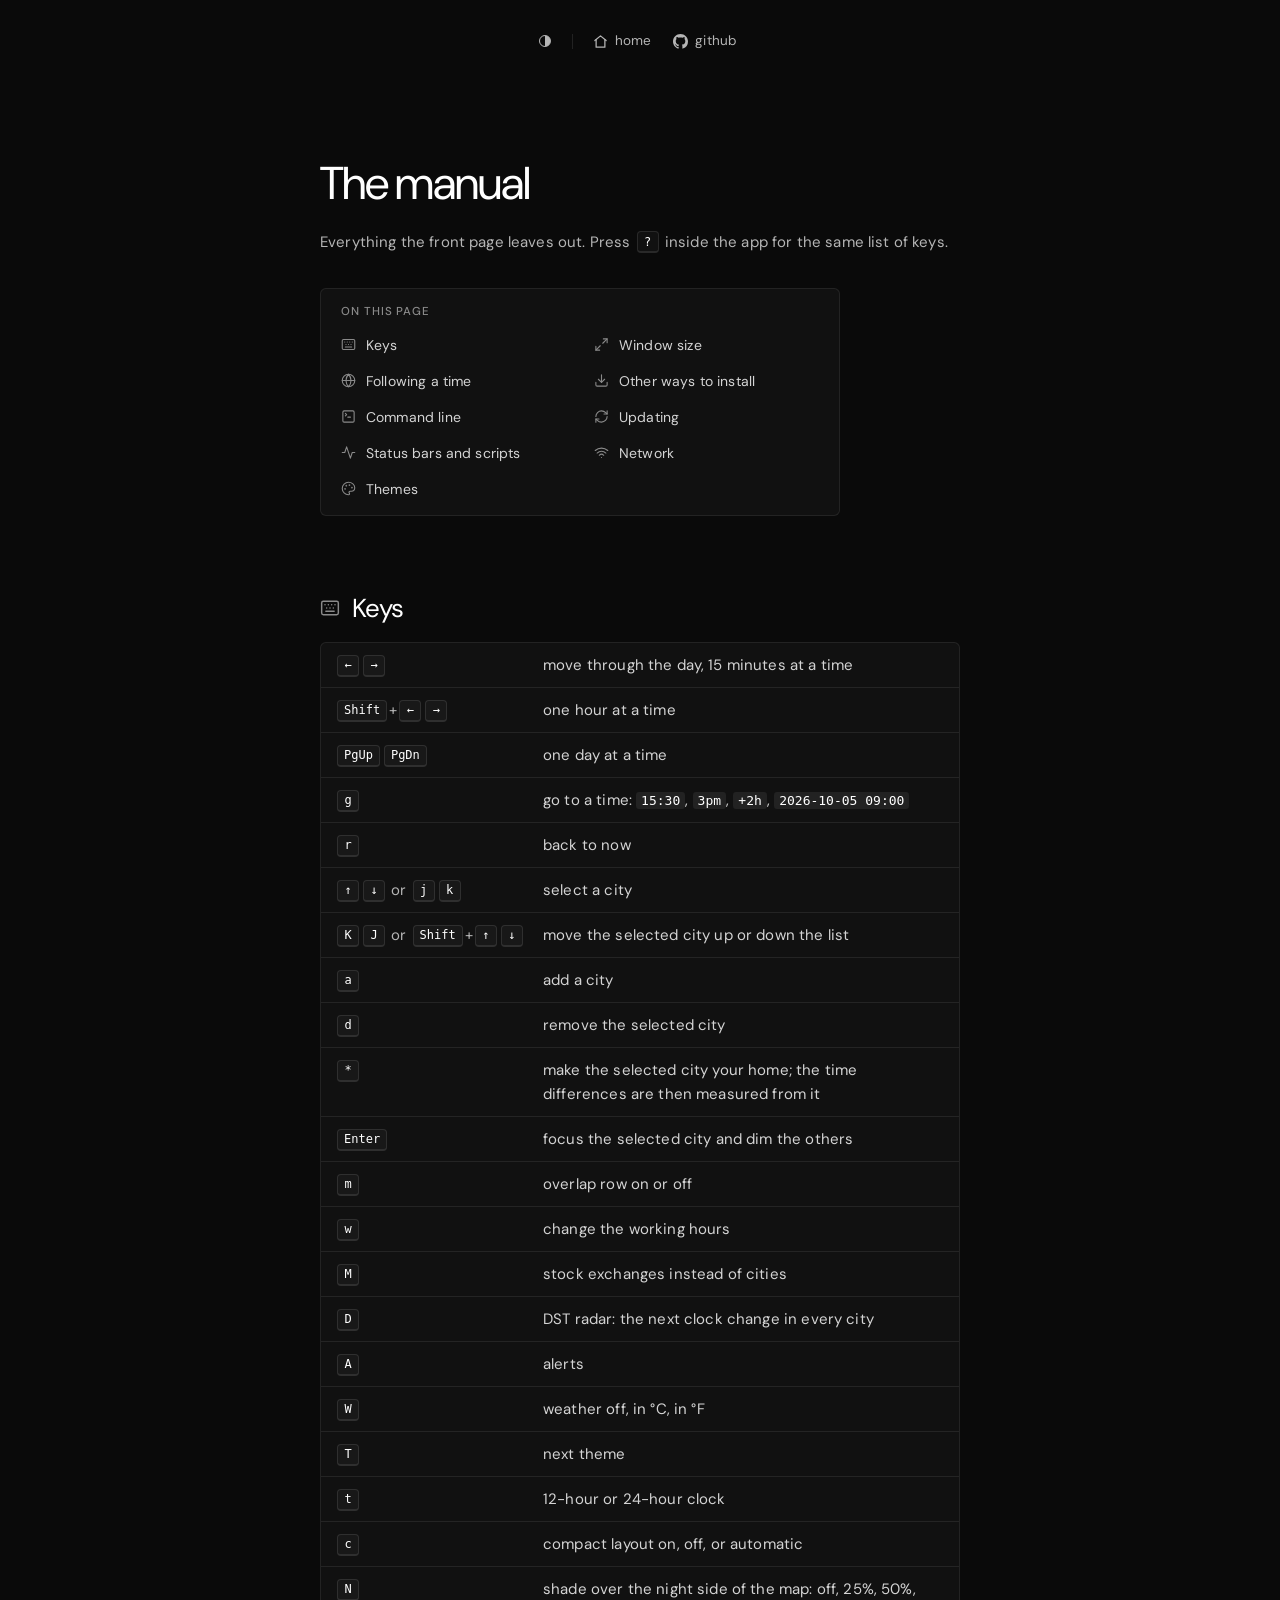
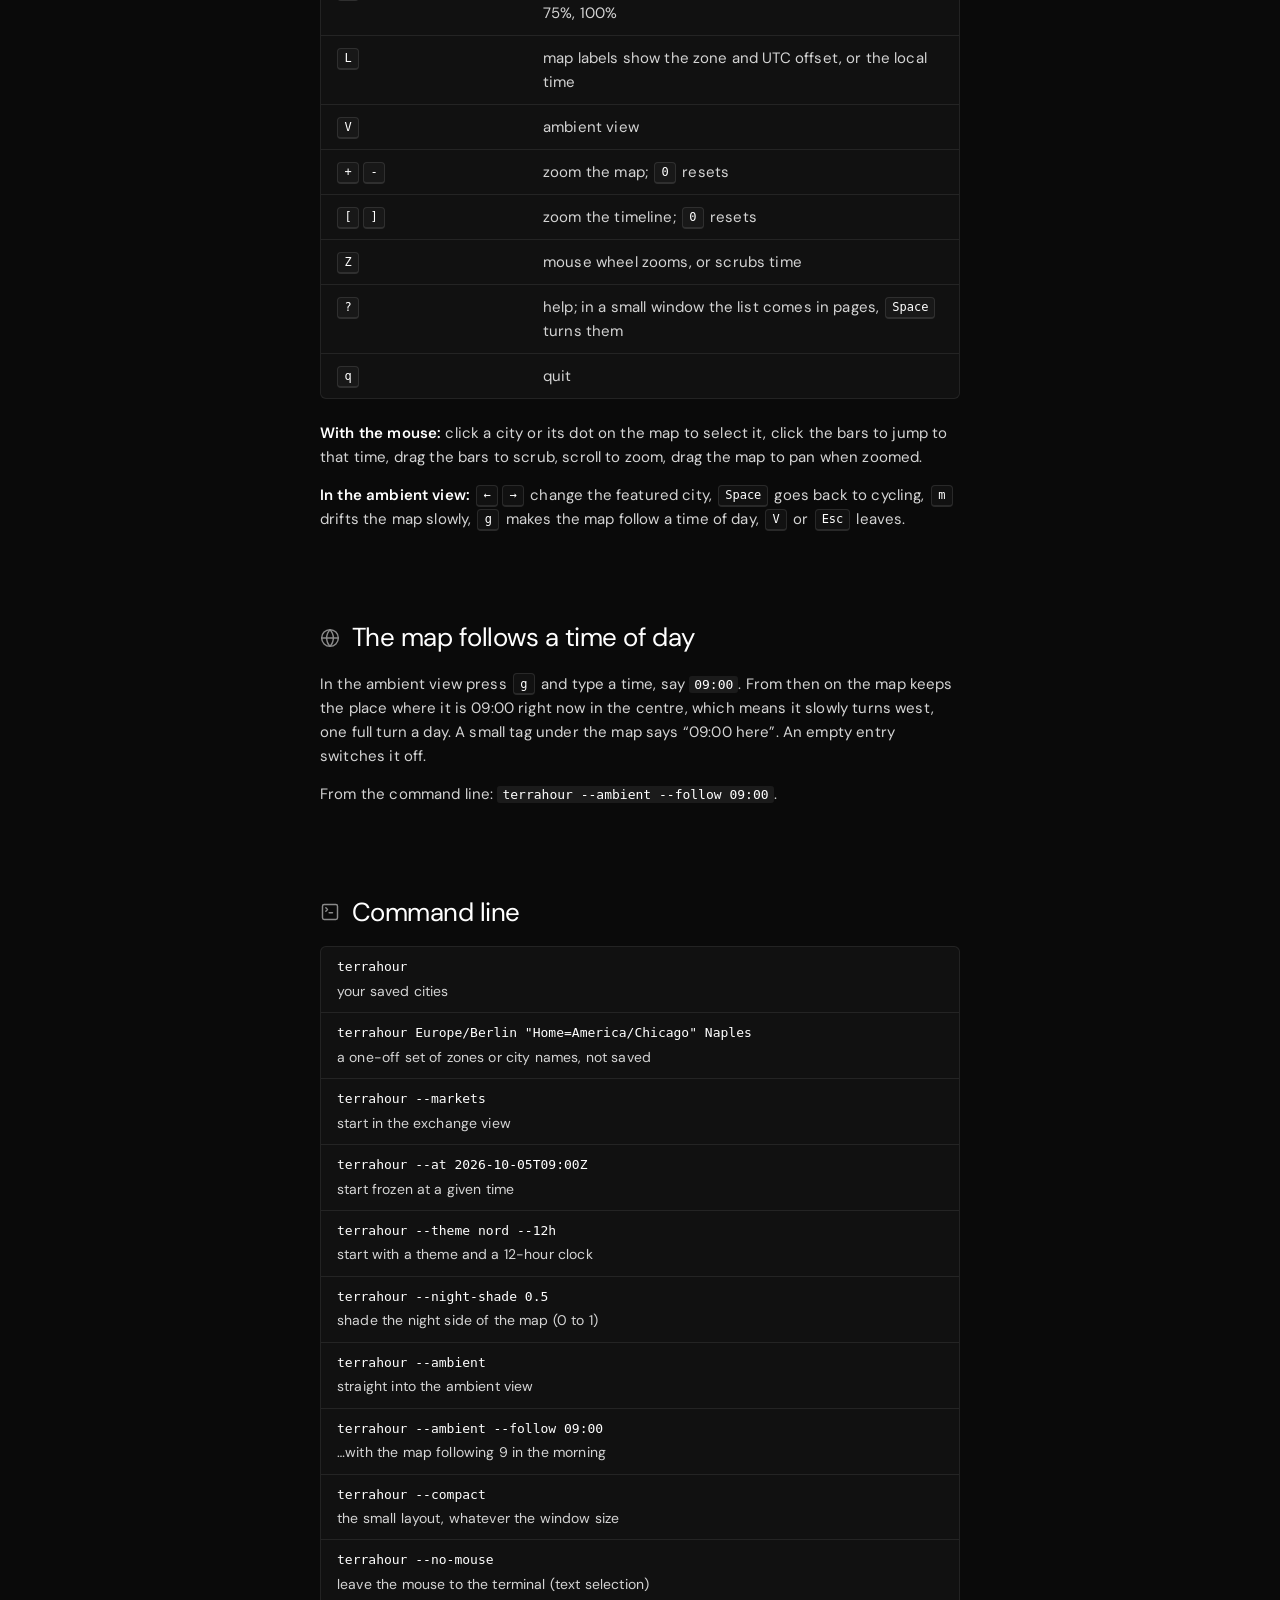
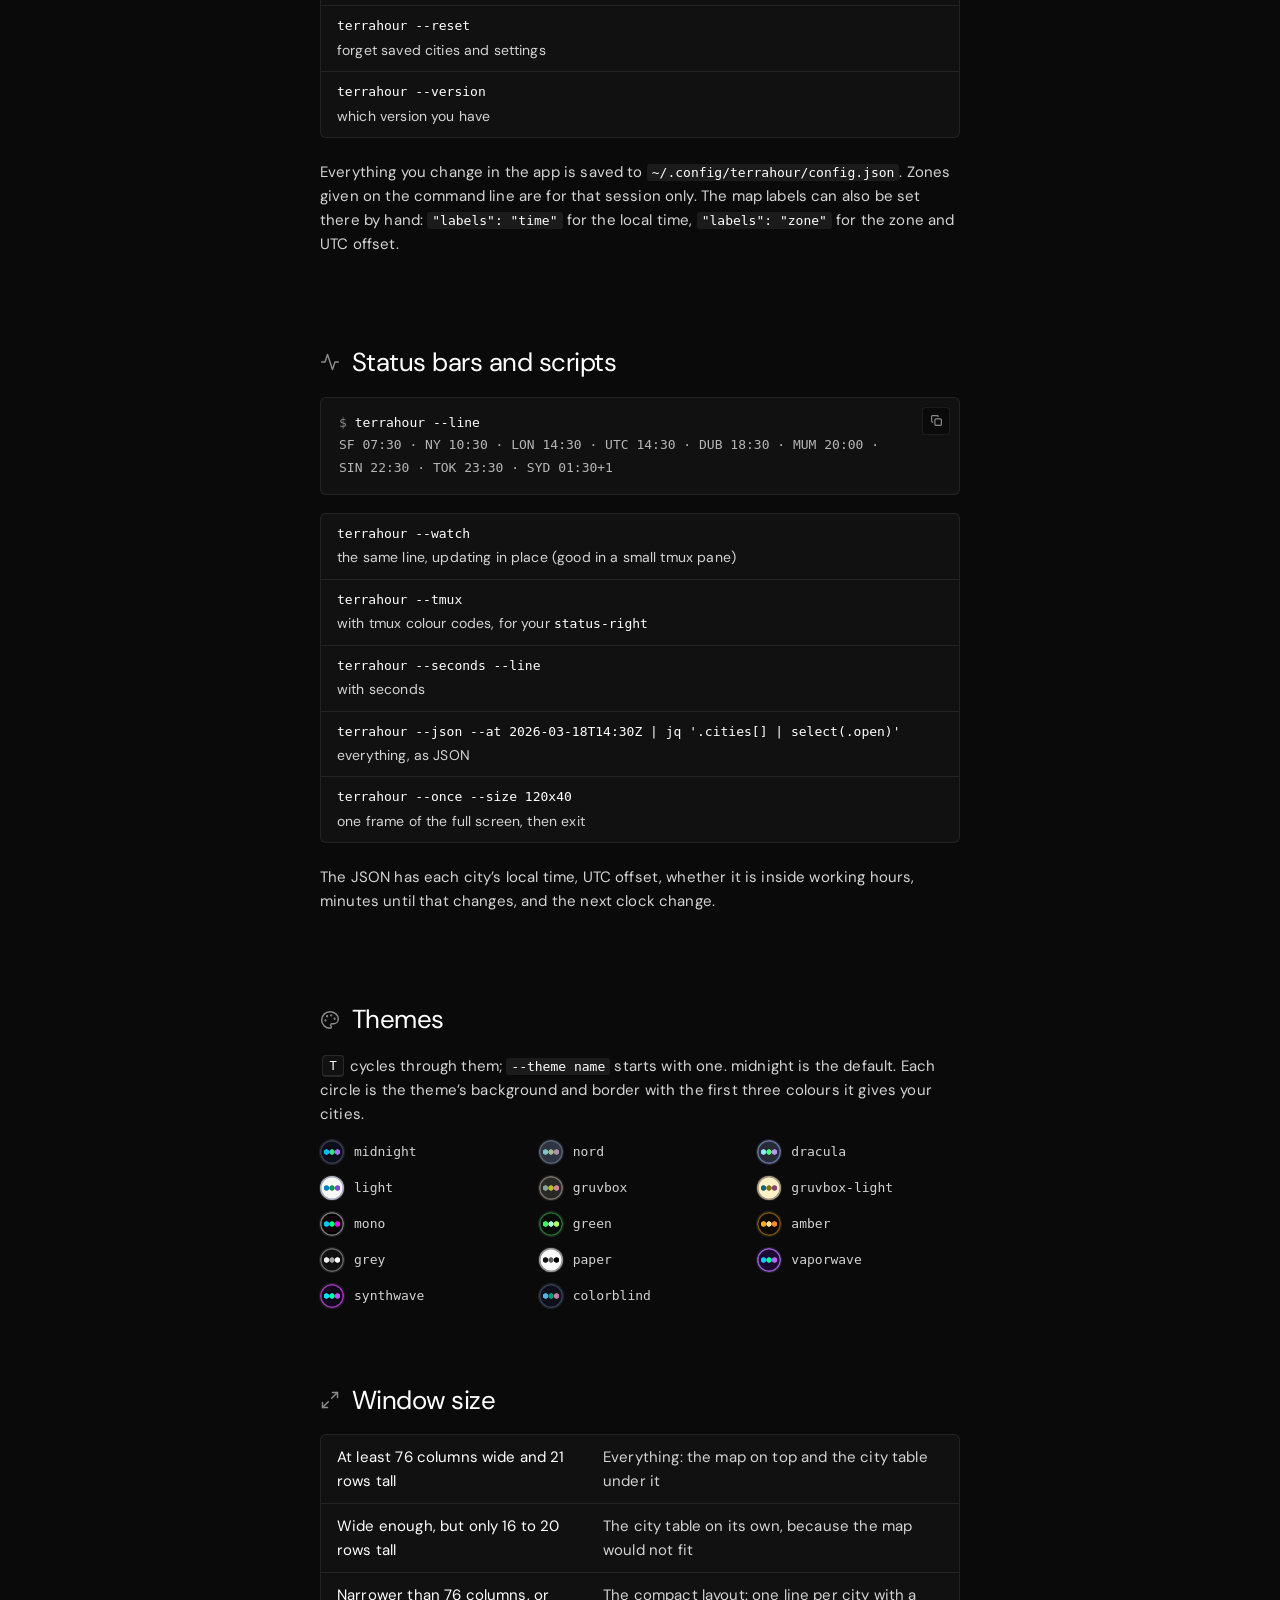
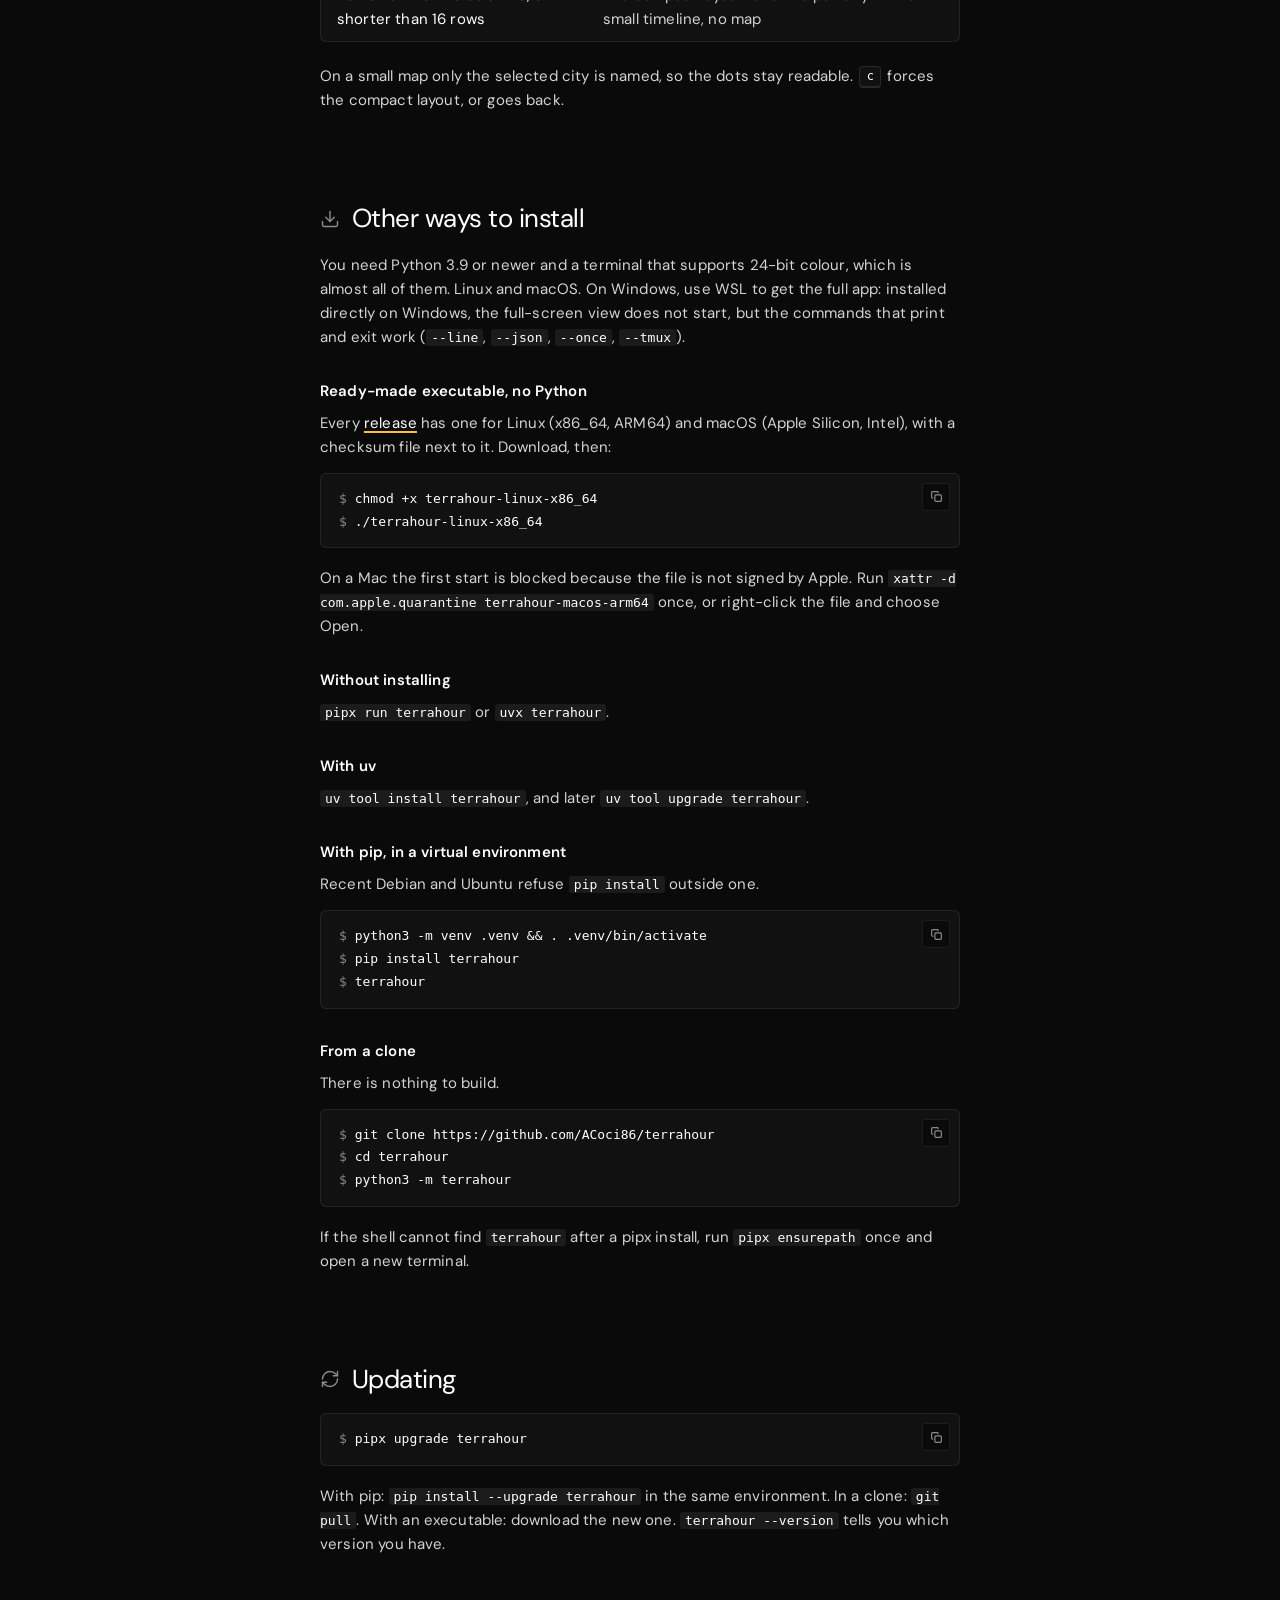
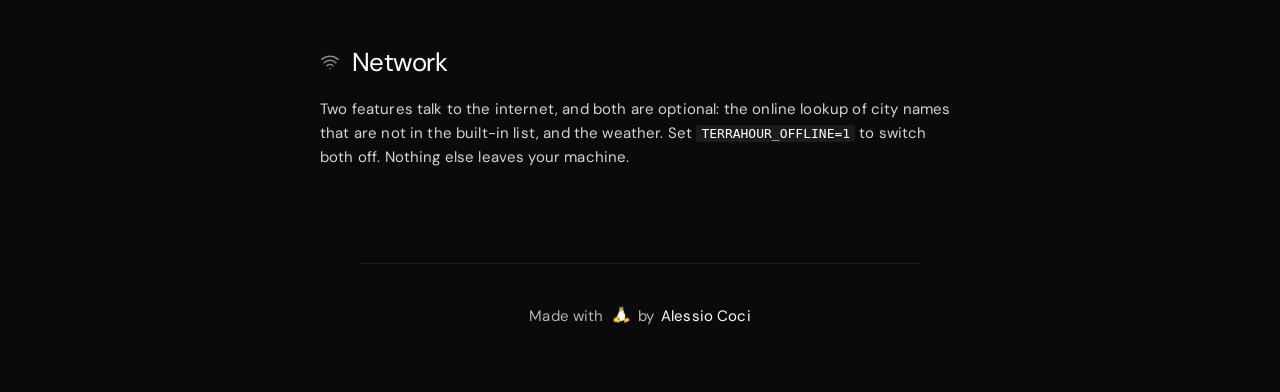
==== commit 5a1c1276: "Website: plain menu, demo video, three feature sections, GitHub stars and forks The menu is no longe" ====
--- a/site/manual.html
+++ b/site/manual.html
@@ -5,6 +5,16 @@
 <meta name="viewport" content="width=device-width, initial-scale=1">
 <title>terrahour manual</title>
 <meta name="description" content="Every key, every command-line option, status bars and scripts, themes, window sizes, other ways to install, and how to update terrahour.">
+<meta property="og:type" content="website">
+<meta property="og:site_name" content="terrahour">
+<meta property="og:title" content="terrahour manual">
+<meta property="og:description" content="Every key, every command-line option, status bars and scripts, themes, window sizes, other ways to install, and how to update terrahour.">
+<meta property="og:url" content="https://acoci86.github.io/terrahour/manual.html">
+<meta property="og:image" content="https://acoci86.github.io/terrahour/img/main.png">
+<meta property="og:image:width" content="1104">
+<meta property="og:image:height" content="746">
+<meta property="og:image:alt" content="terrahour in a terminal: a world map with day and night, and a table of cities with their working hours">
+<meta name="twitter:card" content="summary_large_image">
 <link rel="icon" type="image/svg+xml" href="favicon.svg">
 <link rel="icon" type="image/png" sizes="256x256" href="favicon.png">
 <link rel="apple-touch-icon" href="favicon.png">
@@ -34,31 +44,33 @@
     <span class="pill-sep" aria-hidden="true"></span>
     <a class="pill-link" href="./"><svg class="pill-icon" viewBox="0 0 24 24" fill="none" stroke="currentColor" stroke-width="2" stroke-linecap="round" stroke-linejoin="round" aria-hidden="true"><path d="M3 10.5 12 3l9 7.5"/><path d="M5 9v12h14V9"/></svg>home</a>
     <a class="pill-link" href="https://github.com/ACoci86/terrahour"><svg class="pill-icon" viewBox="0 0 16 16" fill="currentColor" aria-hidden="true"><path d="M8 0C3.58 0 0 3.58 0 8c0 3.54 2.29 6.53 5.47 7.59.4.07.55-.17.55-.38 0-.19-.01-.82-.01-1.49-2.01.37-2.53-.49-2.69-.94-.09-.23-.48-.94-.82-1.13-.28-.15-.68-.52-.01-.53.63-.01 1.08.58 1.23.82.72 1.21 1.87.87 2.33.66.07-.52.28-.87.51-1.07-1.78-.2-3.64-.89-3.64-3.95 0-.87.31-1.59.82-2.15-.08-.2-.36-1.02.08-2.12 0 0 .67-.21 2.2.82.64-.18 1.32-.27 2-.27s1.36.09 2 .27c1.53-1.04 2.2-.82 2.2-.82.44 1.1.16 1.92.08 2.12.51.56.82 1.27.82 2.15 0 3.07-1.87 3.75-3.65 3.95.29.25.54.73.54 1.48 0 1.07-.01 1.93-.01 2.2 0 .21.15.46.55.38A8.01 8.01 0 0 0 16 8c0-4.42-3.58-8-8-8z"/></svg>github</a>
+    <span class="gh-stats"><a class="gh-stat" href="https://github.com/ACoci86/terrahour/stargazers" data-gh="stargazers_count" title="Stars on GitHub" hidden><svg class="gh-icon gh-star" viewBox="0 0 24 24" aria-hidden="true"><path d="M11.52 2.3a.53.53 0 0 1 .96 0l2.31 4.68a2.12 2.12 0 0 0 1.6 1.16l5.16.76a.53.53 0 0 1 .3.9l-3.74 3.64a2.12 2.12 0 0 0-.61 1.88l.88 5.14a.53.53 0 0 1-.78.56l-4.62-2.43a2.12 2.12 0 0 0-1.97 0L6.4 21.01a.53.53 0 0 1-.77-.56l.88-5.14a2.12 2.12 0 0 0-.61-1.88L2.16 9.8a.53.53 0 0 1 .3-.9l5.16-.76a2.12 2.12 0 0 0 1.6-1.16z"/></svg><span></span></a><a class="gh-stat" href="https://github.com/ACoci86/terrahour/forks" data-gh="forks_count" title="Forks on GitHub" hidden><svg class="gh-icon gh-fork" viewBox="0 0 24 24" aria-hidden="true"><circle cx="12" cy="18" r="3"/><circle cx="6" cy="6" r="3"/><circle cx="18" cy="6" r="3"/><path d="M18 9v2c0 .6-.4 1-1 1H7c-.6 0-1-.4-1-1V9"/><path d="M12 12v3"/></svg><span></span></a></span>
   </div>
 </div>
 
-<main>
-  <a class="hero-icon" href="./" aria-label="terrahour home"><img src="favicon.svg" alt="" width="46" height="46"></a>
-  <p class="hero-name">terrahour</p>
-  <h1 class="headline">The manual.</h1>
+<main class="manual-head">
+  <h1 class="headline">The manual</h1>
   <p class="hero-intro">Everything the front page leaves out. Press <kbd>?</kbd> inside the app for the same list of keys.</p>
-  <nav class="toc" aria-label="Contents">
-    <a href="#keys"><svg class="glyph"><use href="#i-keys"/></svg>Keys</a>
-    <a href="#follow"><svg class="glyph"><use href="#i-follow"/></svg>Following a time</a>
-    <a href="#command-line"><svg class="glyph"><use href="#i-command-line"/></svg>Command line</a>
-    <a href="#scripts"><svg class="glyph"><use href="#i-scripts"/></svg>Status bars and scripts</a>
-    <a href="#themes"><svg class="glyph"><use href="#i-themes"/></svg>Themes</a>
-    <a href="#window"><svg class="glyph"><use href="#i-window"/></svg>Window size</a>
-    <a href="#install"><svg class="glyph"><use href="#i-install"/></svg>Other ways to install</a>
-    <a href="#updating"><svg class="glyph"><use href="#i-updating"/></svg>Updating</a>
-    <a href="#network"><svg class="glyph"><use href="#i-network"/></svg>Network</a>
+  <nav class="toc" aria-labelledby="toc-title">
+    <p class="toc-title" id="toc-title">On this page</p>
+    <ol>
+      <li><a href="#keys"><svg class="glyph"><use href="#i-keys"/></svg>Keys<svg class="toc-arrow" viewBox="0 0 24 24" aria-hidden="true"><path d="M12 5v14M6 13l6 6 6-6"/></svg></a></li>
+      <li><a href="#follow"><svg class="glyph"><use href="#i-follow"/></svg>Following a time<svg class="toc-arrow" viewBox="0 0 24 24" aria-hidden="true"><path d="M12 5v14M6 13l6 6 6-6"/></svg></a></li>
+      <li><a href="#command-line"><svg class="glyph"><use href="#i-command-line"/></svg>Command line<svg class="toc-arrow" viewBox="0 0 24 24" aria-hidden="true"><path d="M12 5v14M6 13l6 6 6-6"/></svg></a></li>
+      <li><a href="#scripts"><svg class="glyph"><use href="#i-scripts"/></svg>Status bars and scripts<svg class="toc-arrow" viewBox="0 0 24 24" aria-hidden="true"><path d="M12 5v14M6 13l6 6 6-6"/></svg></a></li>
+      <li><a href="#themes"><svg class="glyph"><use href="#i-themes"/></svg>Themes<svg class="toc-arrow" viewBox="0 0 24 24" aria-hidden="true"><path d="M12 5v14M6 13l6 6 6-6"/></svg></a></li>
+      <li><a href="#window"><svg class="glyph"><use href="#i-window"/></svg>Window size<svg class="toc-arrow" viewBox="0 0 24 24" aria-hidden="true"><path d="M12 5v14M6 13l6 6 6-6"/></svg></a></li>
+      <li><a href="#install"><svg class="glyph"><use href="#i-install"/></svg>Other ways to install<svg class="toc-arrow" viewBox="0 0 24 24" aria-hidden="true"><path d="M12 5v14M6 13l6 6 6-6"/></svg></a></li>
+      <li><a href="#updating"><svg class="glyph"><use href="#i-updating"/></svg>Updating<svg class="toc-arrow" viewBox="0 0 24 24" aria-hidden="true"><path d="M12 5v14M6 13l6 6 6-6"/></svg></a></li>
+      <li><a href="#network"><svg class="glyph"><use href="#i-network"/></svg>Network<svg class="toc-arrow" viewBox="0 0 24 24" aria-hidden="true"><path d="M12 5v14M6 13l6 6 6-6"/></svg></a></li>
+    </ol>
   </nav>
 </main>
 
 <article class="manual">
 
   <section id="keys">
-    <h2><a class="tile" href="#keys" aria-hidden="true" tabindex="-1" style="--tile: linear-gradient(160deg, #b79bff, #7c5cf0); --glyph: #fff"><svg class="glyph"><use href="#i-keys"/></svg></a>Keys</h2>
+    <h2><a class="mark" href="#keys" aria-hidden="true" tabindex="-1"><svg class="glyph"><use href="#i-keys"/></svg></a>Keys</h2>
     <div class="rows">
       <div><span class="k"><kbd>←</kbd><kbd>→</kbd></span><span>move through the day, 15 minutes at a time</span></div>
       <div><span class="k"><kbd>Shift</kbd>+<kbd>←</kbd><kbd>→</kbd></span><span>one hour at a time</span></div>
@@ -97,7 +109,7 @@
   </section>
 
   <section id="follow">
-    <h2><a class="tile" href="#follow" aria-hidden="true" tabindex="-1" style="--tile: linear-gradient(160deg, #62b0ff, #2f7cf6); --glyph: #fff"><svg class="glyph"><use href="#i-follow"/></svg></a>The map follows a time of day</h2>
+    <h2><a class="mark" href="#follow" aria-hidden="true" tabindex="-1"><svg class="glyph"><use href="#i-follow"/></svg></a>The map follows a time of day</h2>
     <p>In the ambient view press <kbd>g</kbd> and type a time, say <code>09:00</code>. From then on the map keeps the
       place where it is 09:00 right now in the centre, which means it slowly turns west, one full turn a day.
       A small tag under the map says “09:00 here”. An empty entry switches it off.</p>
@@ -105,7 +117,7 @@
   </section>
 
   <section id="command-line">
-    <h2><a class="tile" href="#command-line" aria-hidden="true" tabindex="-1" style="--tile: linear-gradient(160deg, #5a5a5a, #1f1f1f); --glyph: #fff"><svg class="glyph"><use href="#i-command-line"/></svg></a>Command line</h2>
+    <h2><a class="mark" href="#command-line" aria-hidden="true" tabindex="-1"><svg class="glyph"><use href="#i-command-line"/></svg></a>Command line</h2>
     <div class="rows opts">
       <div><code>terrahour</code><span>your saved cities</span></div>
       <div><code>terrahour Europe/Berlin "Home=America/Chicago" Naples</code><span>a one-off set of zones or city names, not saved</span></div>
@@ -126,7 +138,7 @@
   </section>
 
   <section id="scripts">
-    <h2><a class="tile" href="#scripts" aria-hidden="true" tabindex="-1" style="--tile: linear-gradient(160deg, #7ee2a8, #24a862); --glyph: #fff"><svg class="glyph"><use href="#i-scripts"/></svg></a>Status bars and scripts</h2>
+    <h2><a class="mark" href="#scripts" aria-hidden="true" tabindex="-1"><svg class="glyph"><use href="#i-scripts"/></svg></a>Status bars and scripts</h2>
 <pre class="term"><span class="p">$ </span>terrahour --line
 <span class="o">SF 07:30 · NY 10:30 · LON 14:30 · UTC 14:30 · DUB 18:30 · MUM 20:00 · SIN 22:30 · TOK 23:30 · SYD 01:30+1</span></pre>
     <div class="rows opts">
@@ -141,7 +153,7 @@
   </section>
 
   <section id="themes">
-    <h2><a class="tile" href="#themes" aria-hidden="true" tabindex="-1" style="--tile: linear-gradient(160deg, #ff93bb, #e0447e); --glyph: #fff"><svg class="glyph"><use href="#i-themes"/></svg></a>Themes</h2>
+    <h2><a class="mark" href="#themes" aria-hidden="true" tabindex="-1"><svg class="glyph"><use href="#i-themes"/></svg></a>Themes</h2>
     <p><kbd>T</kbd> cycles through them; <code>--theme name</code> starts with one. midnight is the default. Each circle is the theme’s background and border with the first three colours it gives your cities.</p>
     <ul class="themes">
       <li style="--bg-t: #0b0f1a; --ring: #343c56; --c1: #00beff; --c2: #3cdc8c; --c3: #aa6eff">midnight</li>
@@ -162,7 +174,7 @@
   </section>
 
   <section id="window">
-    <h2><a class="tile" href="#window" aria-hidden="true" tabindex="-1" style="--tile: linear-gradient(160deg, #6fe0de, #1d9fae); --glyph: #fff"><svg class="glyph"><use href="#i-window"/></svg></a>Window size</h2>
+    <h2><a class="mark" href="#window" aria-hidden="true" tabindex="-1"><svg class="glyph"><use href="#i-window"/></svg></a>Window size</h2>
     <div class="rows wide">
       <div><span class="k">At least 76 columns wide and 21 rows tall</span><span>Everything: the map on top and the city table under it</span></div>
       <div><span class="k">Wide enough, but only 16 to 20 rows tall</span><span>The city table on its own, because the map would not fit</span></div>
@@ -173,7 +185,7 @@
   </section>
 
   <section id="install">
-    <h2><a class="tile" href="#install" aria-hidden="true" tabindex="-1" style="--tile: linear-gradient(160deg, #ffb27a, #f0712a); --glyph: #fff"><svg class="glyph"><use href="#i-install"/></svg></a>Other ways to install</h2>
+    <h2><a class="mark" href="#install" aria-hidden="true" tabindex="-1"><svg class="glyph"><use href="#i-install"/></svg></a>Other ways to install</h2>
     <p>You need Python 3.9 or newer and a terminal that supports 24-bit colour, which is almost all of them.
       Linux and macOS. On Windows, use WSL to get the full app: installed directly on Windows, the full-screen view
       does not start, but the commands that print and exit work (<code>--line</code>, <code>--json</code>,
@@ -209,7 +221,7 @@
   </section>
 
   <section id="updating">
-    <h2><a class="tile" href="#updating" aria-hidden="true" tabindex="-1" style="--tile: linear-gradient(160deg, #ffe07a, #fec132); --glyph: #4a3500"><svg class="glyph"><use href="#i-updating"/></svg></a>Updating</h2>
+    <h2><a class="mark" href="#updating" aria-hidden="true" tabindex="-1"><svg class="glyph"><use href="#i-updating"/></svg></a>Updating</h2>
 <pre class="term"><span class="p">$ </span>pipx upgrade terrahour</pre>
     <p>With pip: <code>pip install --upgrade terrahour</code> in the same environment. In a clone:
       <code>git pull</code>. With an executable: download the new one. <code>terrahour --version</code> tells you
@@ -217,7 +229,7 @@
   </section>
 
   <section id="network">
-    <h2><a class="tile" href="#network" aria-hidden="true" tabindex="-1" style="--tile: linear-gradient(160deg, #9aa2ff, #5058e6); --glyph: #fff"><svg class="glyph"><use href="#i-network"/></svg></a>Network</h2>
+    <h2><a class="mark" href="#network" aria-hidden="true" tabindex="-1"><svg class="glyph"><use href="#i-network"/></svg></a>Network</h2>
     <p>Two features talk to the internet, and both are optional: the online lookup of city names that are not in
       the built-in list, and the weather. Set <code>TERRAHOUR_OFFLINE=1</code> to switch both off. Nothing else
       leaves your machine.</p>
--- a/site/style.css
+++ b/site/style.css
@@ -14,7 +14,6 @@
   --on-highlight: #171717;
   --pill-bg: #1c1c1cb8;
   --pill-line: #ffffff1a;
-  --top-glow: #ffffff12;
   --font-sans: "DM Sans", system-ui, -apple-system, "Segoe UI", sans-serif;
   --font-mono: ui-monospace, "SF Mono", Menlo, Consolas, "DejaVu Sans Mono", monospace;
   --column: 600px;
@@ -31,12 +30,13 @@
   --card-hover: #0000000b;
   --pill-bg: #ffffffb8;
   --pill-line: #00000017;
-  --top-glow: #fff;
 }
 
 *, :before, :after { box-sizing: border-box; }
 html { background: var(--bg); -webkit-text-size-adjust: 100%; }
-body { margin: 0; color: var(--ink); background: radial-gradient(1100px 640px at 50% -160px, var(--top-glow), transparent 70%) no-repeat, var(--bg);
+/* Links within a page glide to their place, unless the visitor has asked for less motion. */
+@media (prefers-reduced-motion: no-preference) { html { scroll-behavior: smooth; } }
+body { margin: 0; color: var(--ink); background: var(--bg);
        font: 400 15px/1.6 var(--font-sans); letter-spacing: .01em; -webkit-font-smoothing: antialiased; -moz-osx-font-smoothing: grayscale; }
 a { color: inherit; }
 h1, p, figure { margin: 0; }
@@ -45,100 +45,137 @@
 :focus-visible { outline: 2px solid var(--highlight); outline-offset: 3px; border-radius: 4px; }
 .visually-hidden { position: absolute; width: 1px; height: 1px; overflow: hidden; clip-path: inset(50%); white-space: nowrap; }
 
-/* The little pill at the top: light or dark, and the two places to read more. */
-.top { position: sticky; top: 0; z-index: 40; display: flex; justify-content: center; padding: 22px 16px 10px; pointer-events: none; }
-.pill { pointer-events: auto; display: flex; align-items: center; gap: 2px; height: 38px; padding: 0 4px; border: 1px solid var(--pill-line);
-        border-radius: 999px; background: var(--pill-bg); backdrop-filter: blur(10px); box-shadow: 0 4px 14px -8px #00000040; font-size: 13.5px; line-height: 1; }
-.pill-btn { flex: none; display: grid; place-items: center; width: 30px; height: 30px; padding: 0; border: 0; border-radius: 999px;
-            background: none; color: inherit; cursor: pointer; transition: background .2s; }
-.pill-btn:hover { background: color-mix(in srgb, var(--ink) 8%, transparent); }
-.theme-dot { width: 12px; height: 12px; border: 1px solid var(--faint); border-radius: 50%;
-             background: linear-gradient(90deg, var(--faint) 50%, transparent 50%); transition: transform .4s var(--ease-out); }
+/* The menu at the top: light or dark, and the two places to read more. Plain words, no box around them. */
+.top { display: flex; justify-content: center; padding: 22px 16px 10px; }
+.pill { display: flex; align-items: center; gap: 6px; height: 38px; font-size: 13.5px; line-height: 1; }
+.pill-btn { flex: none; display: grid; place-items: center; width: 30px; height: 30px; padding: 0; border: 0;
+            background: none; color: var(--muted); cursor: pointer; transition: color .2s; }
+.pill-btn:hover { color: var(--ink); }
+.theme-dot { width: 12px; height: 12px; border: 1px solid currentColor; border-radius: 50%;
+             background: linear-gradient(90deg, currentColor 50%, transparent 50%); transition: transform .4s var(--ease-out); }
 [data-theme=dark] .theme-dot { transform: rotate(180deg); }
-.pill-sep { width: 1px; height: 15px; margin: 0 4px; background: var(--pill-line); }
-.pill-link { display: flex; align-items: center; gap: 7px; height: 30px; padding: 0 10px; border-radius: 999px; color: var(--muted);
-             text-decoration: none; transition: color .2s, background .2s; }
-.pill-link:hover { color: var(--ink); background: color-mix(in srgb, var(--ink) 8%, transparent); }
+.pill-sep { width: 1px; height: 15px; margin: 0 6px; background: var(--pill-line); }
+.pill-link { display: flex; align-items: center; gap: 7px; height: 30px; padding: 0 8px; color: var(--muted);
+             text-decoration: none; transition: color .2s; }
+.pill-link:hover { color: var(--ink); }
 .pill-icon { flex: none; width: 15px; height: 15px; }
+/* Stars and forks from GitHub, filled in by script.js once the page has loaded; hidden if GitHub can't be reached.
+   A yellow star and a quiet fork, each a link to its list on GitHub, set off from the menu by a thin line. */
+.gh-stats { display: flex; align-items: center; gap: 2px; }
+.gh-stats:has(.gh-stat:not([hidden]))::before { content: ""; width: 1px; height: 15px; margin: 0 6px 0 2px; background: var(--pill-line); }
+.gh-stat { display: flex; align-items: center; gap: 5px; height: 30px; padding: 0 6px; color: var(--ink); text-decoration: none;
+           font-variant-numeric: tabular-nums; animation: gh-in .4s ease-out; transition: color .2s; }
+.gh-stat[hidden] { display: none; }
+.gh-icon { flex: none; width: 14px; height: 14px; transition: transform .25s var(--ease-out); }
+.gh-star { fill: var(--highlight); }
+.gh-fork { fill: none; stroke: var(--muted); stroke-width: 2; stroke-linecap: round; stroke-linejoin: round; transition: stroke .2s; }
+.gh-stat:hover .gh-star { transform: rotate(-12deg) scale(1.12); }
+.gh-stat:hover .gh-fork { stroke: var(--ink); }
+@keyframes gh-in { from { opacity: 0; } }
 
 main { display: flex; flex-direction: column; align-items: center; max-width: var(--column); margin: 0 auto; padding: 88px 20px 0; text-align: center; }
-.hero-icon { display: grid; place-items: center; width: 72px; height: 72px; margin-bottom: 12px; border-radius: 23%;
-             background: linear-gradient(160deg, #fff, #ececec); box-shadow: inset 0 0 0 1px #00000012, 0 8px 20px -10px #00000073; }
-.hero-icon img { width: 64%; height: 64%; }
+.hero-icon { display: block; margin-bottom: 14px; }
+.hero-icon img { width: 52px; height: 52px; }
 .hero-name { margin-bottom: 22px; font-size: 14px; color: var(--text); }
 .headline { font-size: 46px; font-weight: 400; line-height: 1.12; letter-spacing: -.025em; }
 .hero-intro { max-width: 440px; margin-top: 20px; color: var(--muted); }
 
 /* The command to install it; the yellow button copies it. */
 .install { display: inline-flex; align-items: center; gap: 10px; max-width: 100%; height: 42px; margin-top: 30px; padding: 0 8px 0 17px;
-           border: 1px solid var(--line); border-radius: 999px; background: var(--card); font: 14px/1 var(--font-mono); letter-spacing: 0;
+           border: 1px solid var(--line); border-radius: 6px; background: var(--card); font: 14px/1 var(--font-mono); letter-spacing: 0;
            transition: background .2s; }
 .install:hover { background: var(--card-hover); }
 .install .prompt { color: var(--faint); user-select: none; }
 .install code { font: inherit; white-space: nowrap; cursor: pointer; }
-.chip { flex: none; display: grid; place-items: center; width: 26px; height: 26px; margin-left: 4px; padding: 0; border: 0; border-radius: 50%;
-        background: var(--highlight); color: var(--on-highlight); cursor: pointer; transition: transform .2s; }
-.chip:hover { transform: scale(1.1); }
+.chip { flex: none; display: grid; place-items: center; width: 26px; height: 26px; margin-left: 4px; padding: 0; border: 0; border-radius: 4px;
+        background: var(--highlight); color: var(--on-highlight); cursor: pointer; transition: filter .2s; }
+.chip:hover { filter: brightness(1.1); }
 .chip svg { grid-area: 1 / 1; width: 13px; height: 13px; fill: none; stroke: currentColor; stroke-width: 2.4; stroke-linecap: round;
             stroke-linejoin: round; transition: opacity .2s, transform .35s var(--ease-out); }
 .chip .i-done, .install.done .i-copy { opacity: 0; transform: scale(.4); }
 .install.done .i-done { opacity: 1; transform: none; }
 
-/* The picture, in the same quiet window acoci.dev puts its screenshots in. */
+/* The picture, in a plain terminal window: a title bar with the command, nothing else. */
 .shot { max-width: 966px; margin: 64px auto 0; padding: 0 20px; }
-.window { overflow: hidden; border: 1px solid var(--line); border-radius: 14px; background: var(--card); box-shadow: 0 30px 60px -30px #00000059; }
-.window-bar { position: relative; display: flex; align-items: center; gap: 6px; height: 34px; padding: 0 12px; border-bottom: 1px solid var(--line); }
-.window-bar i { width: 10px; height: 10px; border-radius: 50%; background: color-mix(in srgb, var(--ink) 18%, transparent); }
-.window-title { position: absolute; left: 50%; translate: -50%; width: min(320px, 100% - 128px); padding: 3px 10px; border-radius: 7px;
-                background: color-mix(in srgb, var(--ink) 6%, transparent); color: var(--muted); font: 11px/1.6 var(--font-mono); letter-spacing: 0;
-                text-align: center; white-space: nowrap; overflow: hidden; text-overflow: ellipsis; }
-.window img { width: 100%; height: auto; }
+.window { overflow: hidden; border: 1px solid var(--line); border-radius: 6px; background: var(--card); }
+.window-bar { display: flex; align-items: center; height: 32px; padding: 0 14px; border-bottom: 1px solid var(--line); }
+.window-title { color: var(--muted); font: 12px/1 var(--font-mono); letter-spacing: 0; white-space: nowrap; overflow: hidden; text-overflow: ellipsis; }
+.window-path { color: var(--highlight); }
+.window img, .window video { display: block; width: 100%; height: auto; }
+
+/* Three things it does, one after the other: a title, a sentence, and a large picture of it. */
+.feature { max-width: 966px; margin: 112px auto 0; padding: 0 20px; text-align: center; }
+.feature h2 { margin: 0; font-size: 30px; font-weight: 400; line-height: 1.2; letter-spacing: -.02em; }
+.feature p { max-width: 520px; margin: 14px auto 32px; color: var(--muted); }
+.window-key { margin-left: auto; color: var(--faint); font: 12px/1 var(--font-mono); letter-spacing: 0; }
+.window-key kbd { margin-right: 0; }
+
+/* Everything else: a name and one plain sentence each. */
+.also { max-width: 640px; margin: 112px auto 0; padding: 0 20px; }
+.also h2 { margin: 0 0 24px; font-size: 30px; font-weight: 400; line-height: 1.2; letter-spacing: -.02em; text-align: center; }
+.also dl { margin: 0; border: 1px solid var(--line); border-radius: 6px; background: var(--card); }
+.also dl > div { display: grid; grid-template-columns: 140px 1fr; gap: 16px; padding: 11px 18px; }
+.also dl > div + div { border-top: 1px solid var(--line); }
+.also dt { color: var(--ink); }
+.also dd { margin: 0; color: var(--muted); }
+.also p { margin-top: 18px; color: var(--muted); font-size: 14px; text-align: center; }
+
+/* The quiet link under the install command, to the rest of the ways to get it. */
+.more { margin-top: 16px; color: var(--muted); font-size: 14px; text-decoration: none; transition: color .2s; }
+.more:hover { color: var(--ink); }
+.more span { display: inline-block; transition: transform .2s; }
+.more:hover span { transform: translateX(3px); }
 
 .footer { max-width: var(--column); margin: 0 auto; padding: 80px 20px 64px; }
 .footer-rule { height: 1px; margin-bottom: 40px; background: var(--line); }
-.made { display: flex; justify-content: center; align-items: center; gap: 10px; color: var(--muted); font-size: 18px; }
-.tux { flex: none; width: 28px; height: 28px; margin-top: -4px; }
+.made { display: flex; justify-content: center; align-items: center; gap: 7px; color: var(--muted); }
+.tux { flex: none; width: 20px; height: 20px; margin-top: -3px; }
 .made a { position: relative; color: var(--ink); text-decoration: none; }
 .made a::after { content: ""; position: absolute; left: 0; right: 0; bottom: -3px; height: 1.5px; border-radius: 1px; background: var(--highlight);
                  transform: scaleX(0); transform-origin: 0; transition: transform .5s cubic-bezier(.65, 0, .35, 1); }
 .made a:hover::after, .made a:focus-visible::after { transform: none; }
 
-/* The manual: the same column, a row of pills to jump around, and quiet cards for keys and commands. */
-.hero-icon { text-decoration: none; }
+/* The top of the manual lines up with the sections under it, on the left, like a man page. */
+main.manual-head { align-items: flex-start; max-width: 680px; text-align: left; }
+.manual-head .hero-intro { max-width: none; }
+
+/* The manual: the same column, a card of contents to jump around, and quiet cards for keys and commands. */
 kbd { display: inline-grid; place-items: center; min-width: 22px; height: 22px; margin: 0 2px; padding: 0 6px; border: 1px solid var(--pill-line);
-      border-bottom-width: 2px; border-radius: 6px; background: var(--card); color: var(--ink); font: 12px/1 var(--font-mono); letter-spacing: 0;
+      border-bottom-width: 2px; border-radius: 4px; background: var(--card); color: var(--ink); font: 12px/1 var(--font-mono); letter-spacing: 0;
       vertical-align: 1px; white-space: nowrap; }
-.toc { display: flex; flex-wrap: wrap; justify-content: center; gap: 6px; max-width: 560px; margin-top: 30px; }
-.toc a { display: flex; align-items: center; gap: 7px; height: 30px; padding: 0 12px 0 9px; border: 1px solid var(--line); border-radius: 999px; background: var(--card);
-         color: var(--muted); font-size: 13.5px; text-decoration: none; transition: color .2s, background .2s; }
-.toc a:hover { color: var(--ink); background: var(--card-hover); }
+/* The contents: a quiet card with a label on top, so it reads as the menu for this page. */
+.toc { width: 100%; max-width: 520px; margin-top: 34px; padding: 14px 8px 8px; border: 1px solid var(--line); border-radius: 6px; background: var(--card); text-align: left; }
+.toc-title { margin: 0 12px 6px; color: var(--faint); font-size: 11.5px; font-weight: 500; letter-spacing: .08em; text-transform: uppercase; }
+.toc ol { display: grid; grid-template-columns: 1fr 1fr; grid-template-rows: repeat(5, auto); grid-auto-flow: column; gap: 0 4px; margin: 0; padding: 0; list-style: none; }
+.toc a { display: flex; align-items: center; gap: 10px; height: 36px; padding: 0 12px; border-radius: 4px; color: var(--text); font-size: 14px;
+         text-decoration: none; transition: color .2s, background .2s; }
+.toc a:hover, .toc a:focus-visible { color: var(--ink); background: var(--card-hover); }
+.toc .glyph { color: var(--faint); transition: color .2s; }
+.toc a:hover .glyph { color: var(--highlight); }
+.toc-arrow { flex: none; width: 13px; height: 13px; margin-left: auto; fill: none; stroke: currentColor; stroke-width: 2; stroke-linecap: round; stroke-linejoin: round;
+             opacity: 0; transition: opacity .2s; }
+.toc a:hover .toc-arrow, .toc a:focus-visible .toc-arrow { opacity: .7; }
 
 .manual { max-width: 680px; margin: 0 auto; padding: 0 20px; }
-.manual section { padding-top: 76px; scroll-margin-top: 50px; }
-.manual h2 { display: flex; align-items: baseline; gap: 14px; margin: 0 0 18px; font-size: 26px; font-weight: 400; line-height: 1.25; letter-spacing: -.02em; }
-.manual h2 { align-items: center; }
+.manual section { padding-top: 76px; scroll-margin-top: -44px; }
+.manual h2 { display: flex; align-items: center; gap: 12px; margin: 0 0 18px; font-size: 26px; font-weight: 400; line-height: 1.25; letter-spacing: -.02em; }
 .sprite { position: absolute; width: 0; height: 0; overflow: hidden; }
 .glyph { flex: none; width: 15px; height: 15px; fill: none; stroke: currentColor; stroke-width: 1.75; stroke-linecap: round; stroke-linejoin: round; }
-.toc .glyph { width: 14px; height: 14px; }
-
-/* The tiles of acoci.dev: quiet at rest, their own colour when you point at them. */
-.tile { position: relative; flex: none; display: grid; place-items: center; width: 36px; height: 36px; border: 1px solid var(--line); border-radius: 10px;
-        background: var(--card); color: var(--muted); transition: color .2s, border-color .2s, box-shadow .2s, transform .2s; }
-.tile::before { content: ""; position: absolute; inset: -1px; border-radius: inherit; background: var(--tile); opacity: 0; transition: opacity .2s;
-                box-shadow: inset 0 0 0 1px #0000000f, inset 0 1px #ffffff59; }
-.tile .glyph { position: relative; width: 17px; height: 17px; }
-.tile:hover, .tile:focus-visible, .manual section:target .tile { color: var(--glyph); border-color: transparent; transform: translateY(-2px); box-shadow: 0 3px 6px -3px #00000059; }
-.tile:hover::before, .tile:focus-visible::before, .manual section:target .tile::before { opacity: 1; }
-.tile:hover .glyph { stroke-width: 2; }
+.toc .glyph { width: 15px; height: 15px; }
+
+/* Each heading starts with its icon from the contents, in plain line work; yellow when you land on that section. */
+.mark { flex: none; display: grid; place-items: center; color: var(--faint); transition: color .2s; }
+.mark .glyph { width: 20px; height: 20px; }
+.mark:hover, .manual section:target .mark { color: var(--highlight); }
 .manual h3 { margin: 30px 0 8px; font-size: 15px; font-weight: 600; }
 .manual p { margin: 0 0 14px; color: var(--text); }
 .manual p strong { color: var(--ink); font-weight: 600; }
 .manual p a { color: var(--ink); text-decoration: underline 1.5px var(--highlight); text-underline-offset: 3px; }
-.manual code { padding: 1px 6px; border-radius: 6px; background: color-mix(in srgb, var(--ink) 7%, transparent); color: var(--ink);
+.manual code { padding: 1px 5px; border-radius: 3px; background: color-mix(in srgb, var(--ink) 7%, transparent); color: var(--ink);
                font: 13px/1.5 var(--font-mono); letter-spacing: 0; overflow-wrap: anywhere; }
 
 /* Two columns that become one on a phone: a key and what it does, a command and what it is for. */
-.rows { margin: 0 0 22px; border: 1px solid var(--line); border-radius: 14px; background: var(--card); overflow: hidden; }
+.rows { margin: 0 0 22px; border: 1px solid var(--line); border-radius: 6px; background: var(--card); overflow: hidden; }
 .rows > div { display: grid; grid-template-columns: 190px 1fr; gap: 16px; align-items: baseline; padding: 10px 16px; transition: background .2s; }
 .rows > div + div { border-top: 1px solid var(--line); }
 .rows > div:hover { background: var(--card-hover); }
@@ -151,14 +188,21 @@
 .opts code { justify-self: start; padding: 0; background: none; }
 .opts > div > span { color: var(--muted); font-size: 14px; }
 
-.term { margin: 0 0 18px; padding: 14px 18px; border: 1px solid var(--line); border-radius: 14px; background: var(--card); color: var(--ink);
+.term { position: relative; margin: 0 0 18px; padding: 14px 52px 14px 18px; border: 1px solid var(--line); border-radius: 6px; background: var(--card); color: var(--ink);
         font: 13px/1.75 var(--font-mono); letter-spacing: 0; white-space: pre-wrap; overflow-wrap: anywhere; }
 .term .p { color: var(--faint); user-select: none; }
 .term .o { color: var(--muted); }
-
-.themes { display: flex; flex-wrap: wrap; gap: 8px; margin: 0; padding: 0; list-style: none; }
-.themes li { display: flex; align-items: center; gap: 8px; height: 34px; padding: 0 13px 0 5px; border: 1px solid var(--line); border-radius: 999px;
-             background: var(--card); color: var(--text); font: 13px/1 var(--font-mono); letter-spacing: 0; }
+/* The copy button in the corner of each block of commands: it copies the commands, not the prompts or the output. */
+.term-copy { position: absolute; top: 9px; right: 9px; display: grid; place-items: center; width: 28px; height: 28px; padding: 0;
+             border: 1px solid var(--line); border-radius: 4px; background: var(--bg); color: var(--faint); cursor: pointer; transition: color .2s, border-color .2s; }
+.term-copy:hover, .term-copy:focus-visible { color: var(--ink); border-color: var(--pill-line); }
+.term-copy svg { grid-area: 1 / 1; width: 13px; height: 13px; fill: none; stroke: currentColor; stroke-width: 2.2; stroke-linecap: round; stroke-linejoin: round; transition: opacity .2s; }
+.term-copy .i-done, .term-copy.done .i-copy { opacity: 0; }
+.term-copy.done .i-done { opacity: 1; }
+.term-copy.done { color: var(--highlight); }
+
+.themes { display: grid; grid-template-columns: repeat(auto-fill, minmax(150px, 1fr)); gap: 12px 16px; margin: 0; padding: 0; list-style: none; }
+.themes li { display: flex; align-items: center; gap: 10px; color: var(--text); font: 13px/1 var(--font-mono); letter-spacing: 0; }
 /* A tiny piece of the app: the theme's background and border, with three city dots in its first three colours. */
 .themes li::before { content: ""; flex: none; width: 24px; height: 24px; border-radius: 50%;
                      box-shadow: inset 0 0 0 1.5px var(--ring), 0 0 0 1px var(--pill-line);
@@ -166,18 +210,6 @@
                                  radial-gradient(circle at 12px 50%, var(--c2) 2.4px, transparent 3px),
                                  radial-gradient(circle at 17.5px 50%, var(--c3) 2.4px, transparent 3px), var(--bg-t); }
 
-/* Everything arrives one after the other, a touch late and from just below. */
-@keyframes row-in { from { opacity: 0; transform: translateY(4px); } }
-@media (prefers-reduced-motion: no-preference) {
-  main > *, .shot, .manual, .footer { animation: .5s ease-out backwards row-in; animation-delay: calc(var(--k, 0) * 80ms); }
-  main > :nth-child(2) { --k: 1; }
-  main > :nth-child(3) { --k: 2; }
-  main > :nth-child(4) { --k: 3; }
-  main > :nth-child(5) { --k: 4; }
-  .shot, .manual { --k: 6; }
-  .footer { --k: 8; }
-}
-
 /* Switching light and dark: the new page grows out of the button as a circle. */
 :root.theme-switching::view-transition-old(root) { animation: none; }
 :root.theme-switching::view-transition-new(root) { animation: 1.2s cubic-bezier(.65, 0, .35, 1) grow; }
@@ -191,12 +223,16 @@
   .headline { font-size: 28px; }
   .install { font-size: 13px; }
   .shot { margin-top: 48px; }
-  .window { border-radius: 12px; }
+  .feature { margin-top: 80px; }
+  .feature h2 { font-size: 24px; }
+  .feature p { margin-bottom: 24px; }
+  .also { margin-top: 80px; }
+  .also h2 { font-size: 24px; }
+  .also dl > div { grid-template-columns: 1fr; gap: 2px; }
   .window-bar { height: 28px; }
-  .window-bar i { width: 8px; height: 8px; }
   .footer { padding-top: 64px; }
-  .made { font-size: 17px; }
   .rows > div, .rows.wide > div { grid-template-columns: 1fr; gap: 4px; }
   .manual section { padding-top: 60px; }
   .manual h2 { font-size: 22px; }
-}
+  .toc ol { grid-template-columns: 1fr; grid-template-rows: none; grid-auto-flow: row; }
+}
